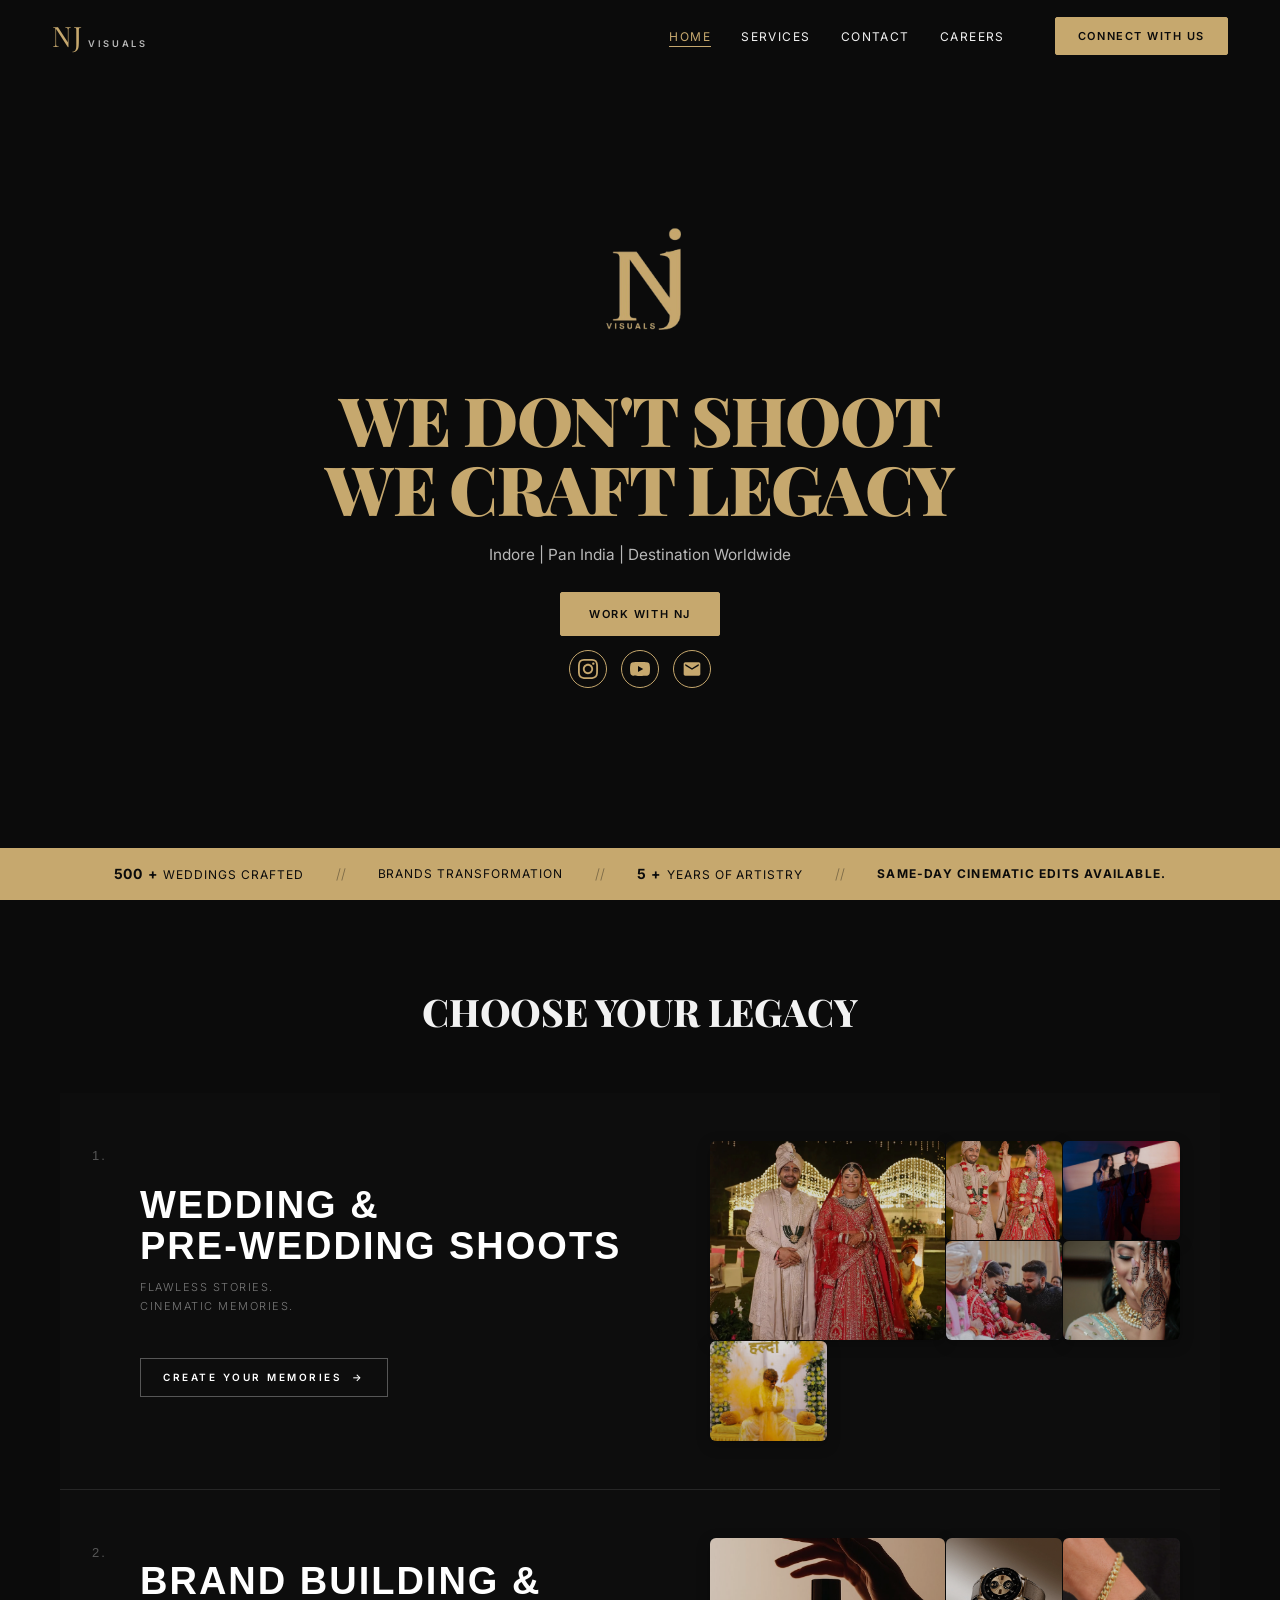
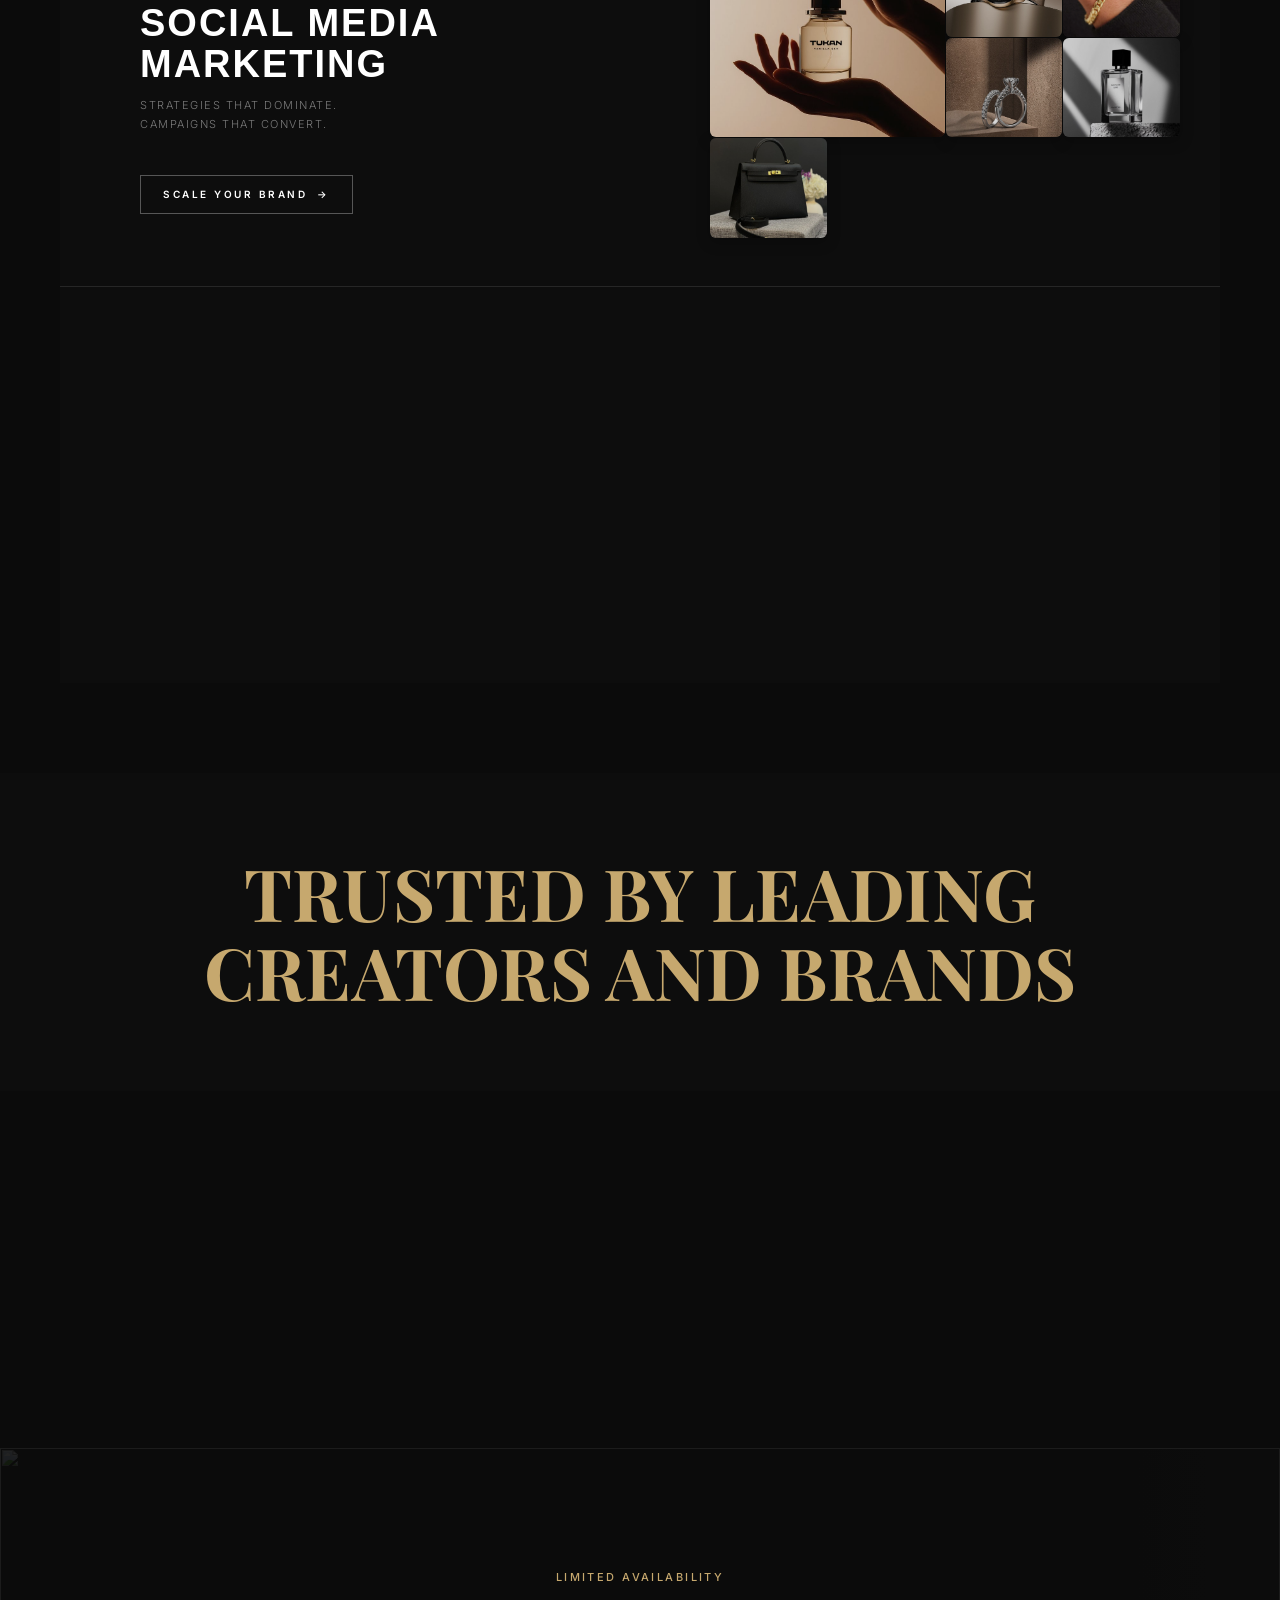
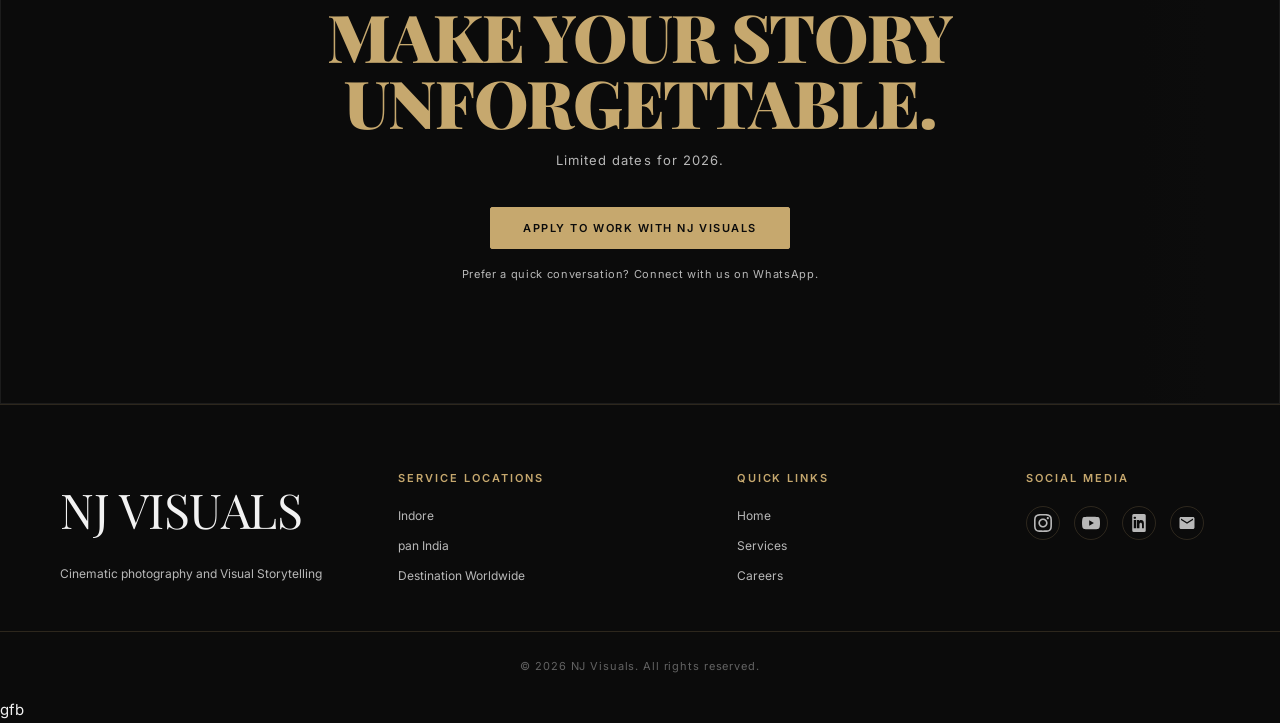
==== index.html @ e08a10e3 "Add files via upload" ====
<!DOCTYPE html>
<html lang="en">
<head>
  <meta charset="UTF-8"/>
  <meta name="viewport" content="width=device-width, initial-scale=1.0"/>
  <title>NJ Visuals | Wedding Photographer in Indore | Cinematic Films</title>

<meta name="description" content="NJ Visuals is a premium wedding photography and cinematic videography studio in Indore. We create luxury wedding films, brand shoots and visual storytelling content.">

<meta name="keywords" content="wedding photographer Indore, cinematic wedding video Indore, pre wedding shoot Indore, NJ Visuals">

<meta name="author" content="NJ Visuals">

<meta name="robots" content="index, follow">

<!-- Open Graph (for sharing) -->
<meta property="og:title" content="NJ Visuals — Premium Visual Storytelling">
<meta property="og:description" content="Luxury wedding photography and cinematic films in Indore.">
<meta property="og:type" content="website">
<!-- <meta property="og:url" content="https://your-domain.com"> -->
<!-- <meta property="og:image" content="https://your-domain.com/assets/images/preview.jpg"> -->
  <link rel="preconnect" href="https://fonts.googleapis.com"/>
  <link rel="preconnect" href="https://fonts.gstatic.com" crossorigin/>
  <link rel="canonical" href ="https://your-domain.com"/>
  <link href="https://fonts.googleapis.com/css2?family=Playfair+Display:ital,wght@0,400;0,600;0,700;0,800;0,900;1,400&family=Inter:wght@300;400;500;600&display=swap" rel="stylesheet"/>
  <link rel="stylesheet" href="style.css"/>
</head>
<body>

  <!-- ================================================
       LOADER — Premium pulse animation
  ================================================ -->
  <div id="loader" class="loader">
    <div class="loader-container">
      <img src="images/logo.png" alt="Loading..." class="loader-logo" />
    </div>
  </div>

  <!-- ================================================
       NAVBAR
  ================================================ -->
  <nav class="navbar" id="navbar">
    <a href="#home" class="nav-logo">
      <span class="logo-nj">NJ</span><span class="logo-tag">VISUALS</span>
    </a>
    <ul class="nav-links">
      <li><a href="#home"      class="nav-link active">Home</a></li>
      <li><a href="#method"    class="nav-link">Services</a></li>
      <li><a href="#contact"   class="nav-link">Contact</a></li>
      <li><a href="careers.html" class="nav-link">Careers</a></li>
    </ul>
    <a href="#contact" class="btn-nav-cta">Connect with Us</a>
    <button class="hamburger" id="hamburger" aria-label="Toggle menu" aria-expanded="false">
      <span></span><span></span><span></span>
    </button>
  </nav>

  <!-- Mobile drawer -->
  <div class="mobile-nav" id="mobileNav">
    <ul>
      <li><a href="#home"      class="nav-link">Home</a></li>
      <li><a href="#method"    class="nav-link">Services</a></li>
      <li><a href="#contact"   class="nav-link">Contact</a></li>
      <li><a href="careers.html" class="nav-link">Careers</a></li>
    </ul>
    <a href="#contact" class="btn-primary">Connect with Us</a>
  </div>


  <!-- ================================================
       HERO — Single image background with overlay
  ================================================ -->
  <section class="hero" id="home">

    <!-- BACKGROUND IMAGE -->
    <div class="hero-bg">
      <video autoplay muted loop class="hero-img-bg">
        <source src="images/19610.mp4" type="video/mp4">
      </video>
      <div class="hero-overlay"></div>
    </div>
    
    <h1 style="display:none;">
      Wedding Photographer in Indore | Cinematic Wedding Films | NJ Visuals
    </h1>

    <!-- Hero text centered in section -->
    <div class="hero-content">
      <img src="images/logo.png" alt="NJ Visuals Logo" class="hero-logo" />
      <h1 class="hero-title">WE DON'T SHOOT<br> WE CRAFT LEGACY</h1>
      <p class="hero-tagline">Indore | Pan India | Destination Worldwide </p>
      <div class="hero-btns">
        <a href="#contact" class="btn-hero-primary">Work with NJ</a>
      </div>
      <div class="hero-socials">
        <a href="https://www.instagram.com/njvisualstudio?igsh=MTd2dzh4eDl2NDM3dQ==" target="_blank" rel="noopener" aria-label="Instagram">
          <svg viewBox="0 0 24 24" fill="currentColor" width="20" height="20"><path d="M12 2.163c3.204 0 3.584.012 4.85.07 3.252.148 4.771 1.691 4.919 4.919.058 1.265.069 1.645.069 4.849 0 3.205-.012 3.584-.069 4.849-.149 3.225-1.664 4.771-4.919 4.919-1.266.058-1.644.07-4.85.07-3.204 0-3.584-.012-4.849-.07-3.26-.149-4.771-1.699-4.919-4.92-.058-1.265-.07-1.644-.07-4.849 0-3.204.013-3.583.07-4.849.149-3.227 1.664-4.771 4.919-4.919 1.266-.057 1.645-.069 4.849-.069zm0-2.163c-3.259 0-3.667.014-4.947.072-4.358.2-6.78 2.618-6.98 6.98-.059 1.281-.073 1.689-.073 4.948 0 3.259.014 3.668.072 4.948.2 4.358 2.618 6.78 6.98 6.98 1.281.058 1.689.072 4.948.072 3.259 0 3.668-.014 4.948-.072 4.354-.2 6.782-2.618 6.979-6.98.059-1.28.073-1.689.073-4.948 0-3.259-.014-3.667-.072-4.947-.196-4.354-2.617-6.78-6.979-6.98-1.281-.059-1.69-.073-4.949-.073zm0 5.838c-3.403 0-6.162 2.759-6.162 6.162s2.759 6.163 6.162 6.163 6.162-2.759 6.162-6.163c0-3.403-2.759-6.162-6.162-6.162zm0 10.162c-2.209 0-4-1.79-4-4 0-2.209 1.791-4 4-4s4 1.791 4 4c0 2.21-1.791 4-4 4zm6.406-11.845c-.796 0-1.441.645-1.441 1.44s.645 1.44 1.441 1.44c.795 0 1.439-.645 1.439-1.44s-.644-1.44-1.439-1.44z"/></svg>
        </a>
        <a href="https://www.youtube.com/@njvishualstudio" target="_blank" rel="noopener" aria-label="YouTube">
          <svg viewBox="0 0 24 24" fill="currentColor" width="20" height="20"><path d="M23.495 6.205a3.007 3.007 0 0 0-2.088-2.088c-1.87-.501-9.396-.501-9.396-.501s-7.507-.01-9.396.501A3.007 3.007 0 0 0 .527 6.205a31.247 31.247 0 0 0-.522 5.805 31.247 31.247 0 0 0 .522 5.783 3.007 3.007 0 0 0 2.088 2.088c1.868.502 9.396.502 9.396.502s7.506 0 9.396-.502a3.007 3.007 0 0 0 2.088-2.088 31.247 31.247 0 0 0 .5-5.783 31.247 31.247 0 0 0-.5-5.805zM9.609 15.601V8.408l6.264 3.602z"/></svg>
        </a>
        <a href="https://mail.google.com/mail/?view=cm&fs=1&to=hello.njvisuals@gmail.com" target="_blank" rel="noopener" aria-label="Email">
          <svg viewBox="0 0 24 24" fill="currentColor" width="20" height="20"><path d="M20 4H4c-1.1 0-1.99.9-1.99 2L2 18c0 1.1.9 2 2 2h16c1.1 0 2-.9 2-2V6c0-1.1-.9-2-2-2zm0 4l-8 5-8-5V6l8 5 8-5v2z"/></svg>
        </a>
      </div>
    </div>

    <!-- STATS BAR — full-width gold bar below both panels -->
    <div class="hero-stats">
      <span class="stats-item">
        <strong class="stats-num" data-target="500">0</strong><strong>+</strong>
        <span>WEDDINGS CRAFTED</span>
      </span>
      <span class="stats-sep">//</span>
      <span class="stats-item">
        <!-- <strong class="stats-num" data-target="">0</strong><strong>+</strong> -->
        <span>BRANDS TRANSFORMATION</span>
      </span>
      <span class="stats-sep">//</span>
      <span class="stats-item">
        <strong class="stats-num" data-target="5">0</strong><strong>+</strong>
        <span>YEARS OF ARTISTRY</span>
      </span>
      <span class="stats-sep">//</span>
      <span class="stats-highlight">Same-Day Cinematic Edits available.</span>
    </div>

  </section>

  
  <!-- NEW SECTION: animated “Why NJ Visuals” lines 
  <section class="why-nj-section" id="method">
    <div class="why-nj-wrap">
      <div id="whyRotator" class="why-rotator" aria-live="polite" role="status"></div>
    </div>
  </section>
-->
  <!-- ================================================
       CHOOSE YOUR LEGACY — Light section, 3 cards
  ================================================ -->
  <section class="legacy-section" id="legacy">
    <div class="legacy-wrap">

      <h2 class="legacy-heading reveal">CHOOSE YOUR LEGACY</h2>

<!-- ================================================
     SERVICES — Dark section, 3 rows (image-style layout)
================================================ -->
<section class="services-section" id="method">
  <div class="services-wrap">
     
    <!-- 2. Weddings -->
    <article class="service-row reveal reveal-delay-1">
      <span class="service-num">1.</span>
      <div class="service-content">
        <div>
          <h3 class="service-title">WEDDING &amp;<br>PRE-WEDDING SHOOTS</h3>
          <p class="service-desc">Flawless stories.<br>Cinematic memories.</p>
          <!--<div class="service-icons">
            <div class="service-icon"></div>
            <div class="service-icon"></div>
            <div class="service-icon"></div>
          </div>-->
        </div>
        <a href="#contact" class="service-cta">Create Your Memories <span class="arrow">→</span></a>
      </div>
      <div class="service-photos">
        <div class="photo-slot"><img src="images/legacy-weddings.jpg" alt="Wedding highlight"/></div>
        <div class="photo-slot"><img src="images/hero-wedding.jpg" alt="Couple portrait"/></div>
        <div class="photo-slot"><img src="images/port-wedding2.jpg" alt="Ceremony"/></div>
        <div class="photo-slot"><img src="images/bidaai.jpg" alt="Bidaai moment"/></div>
        <div class="photo-slot"><img src="images/Mehndi.jpg" alt="Mehndi glow"/></div>
        <div class="photo-slot"><img src="images/haldi.jpg" alt="Haldi colors"/></div>
      </div>
    </article>
    
    
    <!-- 2. Brands -->
    <article class="service-row reveal">
      <span class="service-num">2.</span>
      <div class="service-content">
        <div>
          <h3 class="service-title">BRAND BUILDING &amp;<br>SOCIAL MEDIA MARKETING</h3>
          <p class="service-desc">Strategies that dominate.<br>Campaigns that convert.</p>
          <!--<div class="service-icons">
            <div class="service-icon"></div>
            <div class="service-icon"></div>
            <div class="service-icon"></div>
          </div>-->
        </div>
        <a href="#contact" class="service-cta">Scale Your Brand <span class="arrow">→</span></a>
      </div>
      <div class="service-photos">
        <div class="photo-slot"><img src="images/brand2.jpg" alt="Brand shoot"/></div>
        <div class="photo-slot"><img src="images/brand4.jpg" alt="Brand imagery"/></div>
        <div class="photo-slot"><img src="images/brand5.jpg" alt="Brand story"/></div>
        <div class="photo-slot"><img src="images/brand6.jpg" alt="Social campaign"/></div>
        <div class="photo-slot"><img src="images/brand3.jpg" alt="Creative content"/></div>
        <div class="photo-slot"><img src="images/brand7.jpg" alt="Lifestyle branding"/></div>
      </div>
    </article>


    <!-- 3. Creators -->
    <article class="service-row reveal reveal-delay-2">
      <span class="service-num">3.</span>
      <div class="service-content">
        <div>
          <h3 class="service-title">CREATOR SHOOT &amp;<br>PERSONAL BRAND BUILDING</h3>
          <p class="service-desc">Short form. Big impact.<br>Impossible to ignore.</p>
          <!--<div class="service-icons">
            <div class="service-icon"></div>
            <div class="service-icon"></div>
            <div class="service-icon"></div>
          </div>-->
        </div>
        <a href="#contact" class="service-cta">Start Creating <span class="arrow">→</span></a>
      </div>
      <div class="service-photos">
        <div class="photo-slot"><img src="images/creator4.jpeg" alt="Creator branding"/></div>
        <div class="photo-slot"><img src="images/creator5.jpeg" alt="Influencer shoot"/></div>
        <div class="photo-slot"><img src="images/creator6.jpeg" alt="Short-form film"/></div>
        <div class="photo-slot"><img src="images/creator2.jpeg" alt="Personal brand"/></div>
        <div class="photo-slot"><img src="images/legacy-creators.jpg" alt="Creator content"/></div>
        <div class="photo-slot"><img src="images/creator1.jpeg" alt="Social rollout"/></div>
      </div>
    </article>

  </div>
</section>
    </div>
  </section>

  <!-- NEW SECTION: trusted by first -->
  <section class="trusted-section" id="trusted">
    <div class="trusted-wrap">
      <h2>Trusted by leading creators and brands</h2>
    </div>
  </section>


  <!-- ================================================
       PORTFOLIO — Dark, filter tabs + masonry grid
  ================================================ -->
  <!-- <section class="portfolio-section" id="portfolio">
    <div class="portfolio-wrap">
      Filter tabs: ALL / WEDDINGS / COMMERCIAL / SHORT-FORM
      <div class="port-filters reveal" role="tablist">
        <button class="port-filter active" data-filter="all"        role="tab" aria-selected="true">ALL</button>
        <span class="port-filter-sep">/</span>
        <button class="port-filter"        data-filter="weddings"   role="tab" aria-selected="false">WEDDINGS</button>
        <span class="port-filter-sep">/</span>
        <button class="port-filter"        data-filter="commercial" role="tab" aria-selected="false">COMMERCIAL</button>
        <span class="port-filter-sep">/</span>
        <button class="port-filter"        data-filter="shortform"  role="tab" aria-selected="false">SHORT-FORM</button>
      </div>

      Masonry grid — exact layout from design 
      <div class="port-grid" id="portGrid">

        # Col 1: one tall item spanning full height 
        <div class="port-item port-tall" data-cat="weddings">
          <img src="images/port-w1.jpg" alt="Wedding Story" loading="lazy"/>
          <div class="port-overlay">
            <div class="port-info">
              <h4>Wedding Story — X Day Royal</h4>
              <p>Wedding Cosamente + Novr Day Cinematic Teaser Delivered.</p>
            </div>
          </div>
        </div>

        #Col 2 top: one item 
        <div class="port-item" data-cat="weddings">
          <img src="images/port-w2.jpg" alt="Wedding Couple" loading="lazy"/>
          <div class="port-overlay">
            <div class="port-info">
              <h4>Wedding Story</h4>
              <p>3 Day Royal Heritage Documented.</p>
            </div>
          </div>
        </div>

        #Col 3 top: Creator item with label
        <div class="port-item port-has-label" data-cat="shortform">
          <img src="images/port-c1.jpg" alt="Creator Campaign" loading="lazy"/>
          <div class="port-overlay">
            <div class="port-info">
              <p class="port-label-tag">Creator — Sugineered for Nmndy. Their Reach Campaign.</p>
            </div>
          </div>
        </div>

        Col 2 mid: Brand item
        <div class="port-item" data-cat="commercial">
          <img src="images/port-b1.jpg" alt="Brand Ekoot" loading="lazy"/>
          <div class="port-overlay">
            <div class="port-info">
              <h4>Brand Ekoot — Visual Identity</h4>
              <p>For a 10Cr+ Startup — 5x Engagement in 30 Days.</p>
            </div>
          </div>
        </div>

        Col 3 mid: Creator
        <div class="port-item" data-cat="shortform">
          <img src="images/port-c2.jpg" alt="Creator Reel" loading="lazy"/>
          <div class="port-overlay">
            <div class="port-info">
              <h4>Creator — Engineered for Vnality</h4>
              <p>1M+ Heel Reach Campaign.</p>
            </div>
          </div>
        </div>

        #Col 2 bottom: Wedding couple
        <div class="port-item" data-cat="weddings">
          <img src="images/port-w3.jpg" alt="Wedding Pre-shoot" loading="lazy"/>
          <div class="port-overlay">
            <div class="port-info">
              <h4>Wedding Story — 3 Day Royal Heritage</h4>
              <p>Documented.</p>
            </div>
          </div>
        </div>

        # Col 3 bottom: Creator organic
        <div class="port-item" data-cat="shortform">
          <img src="images/port-c3.jpg" alt="Creator Organic" loading="lazy"/>
          <div class="port-overlay">
            <div class="port-info">
              <h4>Creator — Engineered for 1M+ Organic Reach</h4>
              <p>Short-Form Virality Campaign.</p>
            </div>
          </div>
        </div>

      </div>
    </div>
  </section>
-->

  <!-- ================================================
       VIDEO TESTIMONIALS + NJ METHOD — Dark section
  ================================================ -->
  <section class="reviews-section" id="reviews">
    <div class="reviews-wrap">

      <!-- Row: circular video thumbnails -->
      <!-- <div class="vt-row reveal">
        <button class="vt-thumb" aria-label="Play testimonial 1" data-video="">
          <img src="images/vt-1.jpg" alt="Testimonial"/>
          <span class="vt-play-icon">
            <svg viewBox="0 0 24 24" fill="currentColor" width="20" height="20"><path d="M8 5v14l11-7z"/></svg>
          </span>
        </button>
        <button class="vt-thumb" aria-label="Play testimonial 2" data-video="">
          <img src="images/vt-2.jpg" alt="Testimonial"/>
          <span class="vt-play-icon">
            <svg viewBox="0 0 24 24" fill="currentColor" width="20" height="20"><path d="M8 5v14l11-7z"/></svg>
          </span>
        </button>
        <button class="vt-thumb" aria-label="Play testimonial 3" data-video="">
          <img src="images/vt-3.jpg" alt="Testimonial"/>
          <span class="vt-play-icon">
            <svg viewBox="0 0 24 24" fill="currentColor" width="20" height="20"><path d="M8 5v14l11-7z"/></svg>
          </span>
        </button>
        <button class="vt-thumb vt-large" aria-label="Play testimonial 4" data-video="">
          <img src="images/vt-4.jpg" alt="Testimonial"/>
          <span class="vt-play-icon">
            <svg viewBox="0 0 24 24" fill="currentColor" width="20" height="20"><path d="M8 5v14l11-7z"/></svg>
          </span>
        </button>
        <button class="vt-thumb" aria-label="Play testimonial 5" data-video="">
          <img src="images/vt-5.jpg" alt="Testimonial"/>
          <span class="vt-play-icon">
            <svg viewBox="0 0 24 24" fill="currentColor" width="20" height="20"><path d="M8 5v14l11-7z"/></svg>
          </span>
        </button>
      </div>-->

      <!-- Two column: quote left / NJ Method right -->
      <div class="reviews-cols">

        <!-- LEFT: Hindi quote + headline + review -->
        <div class="reviews-left reveal">
          <p class="hindi-quote">"Haldi की मस्ती से Bidaai के आँसू Tak"</p>
          <h2 class="reviews-headline">
            WE DON'T SHOOT.<br>WE CRAFT LEGACY.
          </h2>
          <blockquote class="reviews-quote">
            "Not for everyone.
Only for those who refuse ordinary."
          </blockquote>
        </div>

        <!-- RIGHT: NJ Method -->
        <div class="reviews-right reveal reveal-delay-2">
          <p class="method-label">
            <strong>The NJ Method</strong> — Preceded by Strategy, Documented with Intention.
          </p>
          <div class="method-row">
            <div class="method-step">
              <span class="method-step-title">UNDERSTAND</span>
              <span class="method-step-desc">analysing your story.</span>
            </div>
            <div class="method-step">
              <span class="method-step-title">STRATEGIZE</span>
              <span class="method-step-desc">planning cinematic vision.</span>
            </div>
            <div class="method-step">
              <span class="method-step-title">EXECUTE</span>
              <span class="method-step-desc">capturing moments.</span>
            </div>
            <div class="method-step">
              <span class="method-step-title">DELIVER</span>
              <span class="method-step-desc">documenting legacy.</span>
            </div>
          </div>
        </div>

      </div>
    </div>
  </section>


  <!-- ================================================
       CTA BANNER — Dark image, gold headline
  ================================================ -->
  <section class="cta-section" id="contact">
    <div class="cta-bg">
      <img src="images/cta-bg.jpg" alt="" loading="lazy"/>
      <div class="cta-overlay"></div>
    </div>
    <div class="cta-content reveal">
      <p class="cta-eyebrow">Limited Availability</p>
      <h2 class="cta-headline">
        MAKE YOUR STORY<br>UNFORGETTABLE.
      </h2>
      <p class="cta-sub">Limited dates for 2026.</p>
      <button id="openBookingModal" class="btn-cta">
        Apply to Work with NJ Visuals
      </button>
      <p class="cta-note">Prefer a quick conversation? Connect with us on WhatsApp.</p>
    </div>
  </section>


  <!-- Booking Modal -->
  <div class="booking-modal" id="bookingModal" hidden>
    <div class="booking-modal-bg" id="bookingModalBg" aria-label="Close booking modal"></div>
    <div class="booking-modal-box" role="dialog" aria-modal="true" aria-labelledby="bookingModalTitle">
      <button class="booking-modal-close" id="bookingModalClose" aria-label="Close">✕</button>
      <div class="booking-modal-content">
        <h2 id="bookingModalTitle">Work with NJ Visuals</h2>
        <p class="booking-modal-subtitle">Fast connect via WhatsApp or send a quick booking request.</p>

        <button type="button" class="booking-whatsapp-btn" id="bookingWhatsappBtn">
          Chat on WhatsApp
        </button>

        <div class="booking-divider"><span>OR</span></div>

        <form id="bookingForm" class="booking-form" novalidate>
          <div class="booking-field">
            <label for="bookName">Name *</label>
            <input id="bookName" name="name" type="text" required placeholder="Your Name" />
          </div>
          <div class="booking-field">
            <label for="bookPhone">Phone *</label>
            <input id="bookPhone" name="phone" type="tel" required placeholder="+91 12345 67890" />
          </div>
          <div class="booking-field">
            <label for="bookService">Service</label>
            <select id="bookService" name="service">
              <option value="Wedding">Wedding</option>
              <option value="Brand">Brand</option>
              <option value="Creator">Creator</option>
            </select>
          </div>
          <div class="booking-field">
            <label for="bookEventDate">Event Date</label>
            <input id="bookEventDate" name="eventDate" type="date" />
          </div>
          <div class="booking-field">
            <label for="bookBudget">Budget</label>
            <select id="bookBudget" name="budget">
              <option value="30k–50k">30k–50k</option>
              <option value="50k–1L">50k–1L</option>
              <option value="1L+">1L+</option>
            </select>
          </div>
          <div class="booking-field">
            <label for="bookMessage">Message (optional)</label>
            <textarea id="bookMessage" name="message" rows="4" placeholder="Anything else we should know?"></textarea>
          </div>

          <div id="bookingFeedback" class="booking-feedback" aria-live="polite"></div>

          <button type="submit" class="booking-submit-btn">Submit Request</button>
        </form>
      </div>
    </div>
  </div>
  
  <section style="display:none;">
  <h2>Premium Wedding Photographer in Indore</h2>

  <p>
    NJ Visuals is a leading wedding photography and cinematic videography studio in Indore.
    We specialize in capturing luxury weddings, pre-wedding shoots, and emotional storytelling
    through high-end visuals.
  </p>

  <p>
    Our team focuses on creating timeless memories with cinematic films, creative direction,
    and premium editing. Whether it is a grand wedding, intimate ceremony, or brand shoot,
    we deliver visuals that reflect emotion, status, and elegance.
  </p>

  <p>
    Based in Indore, we also offer destination wedding shoots across India.
  </p>
</section>

  <!-- ================================================
       FOOTER
  ================================================ -->
  <footer class="footer" id="footer">
    <div class="footer-inner">

      <!-- Brand -->
      <div class="footer-brand">
        <div class="footer-logo">NJ VISUALS</div>
        <p class="footer-tagline">
          Cinematic photography and  Visual Storytelling
        </p>
      </div>

      <!-- Service Locations -->
      <div class="footer-col">
        <h4 class="footer-h">Service Locations</h4>
        <ul class="footer-list">
          <li>Indore</li>
          <li>pan India</li>
          <li>Destination Worldwide</li>
        </ul>
      </div>

      <!-- Quick Links -->
      <div class="footer-col">
        <h4 class="footer-h">Quick Links</h4>
        <ul class="footer-list">
          <li><a href="#home">Home</a></li>
          <li><a href="#method">Services</a></li>
          <li><a href="Careers.html">Careers</a></li>
        </ul>
      </div>

      <!-- Social -->
      <div class="footer-col">
        <h4 class="footer-h">Social Media</h4>
        <div class="footer-socials">
          <a href="https://www.instagram.com/njvisualstudio?igsh=MTd2dzh4eDl2NDM3dQ==" aria-label="Instagram" target="_blank" rel="noopener noreferrer">
            <svg viewBox="0 0 24 24" fill="currentColor" width="18" height="18"><path d="M12 2.163c3.204 0 3.584.012 4.85.07 3.252.148 4.771 1.691 4.919 4.919.058 1.265.069 1.645.069 4.849 0 3.205-.012 3.584-.069 4.849-.149 3.225-1.664 4.771-4.919 4.919-1.266.058-1.644.07-4.85.07-3.204 0-3.584-.012-4.849-.07-3.26-.149-4.771-1.699-4.919-4.92-.058-1.265-.07-1.644-.07-4.849 0-3.204.013-3.583.07-4.849.149-3.227 1.664-4.771 4.919-4.919 1.266-.057 1.645-.069 4.849-.069zm0-2.163c-3.259 0-3.667.014-4.947.072-4.358.2-6.78 2.618-6.98 6.98-.059 1.281-.073 1.689-.073 4.948 0 3.259.014 3.668.072 4.948.2 4.358 2.618 6.78 6.98 6.98 1.281.058 1.689.072 4.948.072 3.259 0 3.668-.014 4.948-.072 4.354-.2 6.782-2.618 6.979-6.98.059-1.28.073-1.689.073-4.948 0-3.259-.014-3.667-.072-4.947-.196-4.354-2.617-6.78-6.979-6.98-1.281-.059-1.69-.073-4.949-.073zm0 5.838c-3.403 0-6.162 2.759-6.162 6.162s2.759 6.163 6.162 6.163 6.162-2.759 6.162-6.163c0-3.403-2.759-6.162-6.162-6.162zm0 10.162c-2.209 0-4-1.79-4-4 0-2.209 1.791-4 4-4s4 1.791 4 4c0 2.21-1.791 4-4 4zm6.406-11.845c-.796 0-1.441.645-1.441 1.44s.645 1.44 1.441 1.44c.795 0 1.439-.645 1.439-1.44s-.644-1.44-1.439-1.44z"/></svg>
          </a>
          <a href="https://www.youtube.com/@njvishualstudio" aria-label="YouTube" target="_blank" rel="noopener noreferrer">
            <svg viewBox="0 0 24 24" fill="currentColor" width="18" height="18"><path d="M23.495 6.205a3.007 3.007 0 0 0-2.088-2.088c-1.87-.501-9.396-.501-9.396-.501s-7.507-.01-9.396.501A3.007 3.007 0 0 0 .527 6.205a31.247 31.247 0 0 0-.522 5.805 31.247 31.247 0 0 0 .522 5.783 3.007 3.007 0 0 0 2.088 2.088c1.868.502 9.396.502 9.396.502s7.506 0 9.396-.502a3.007 3.007 0 0 0 2.088-2.088 31.247 31.247 0 0 0 .5-5.783 31.247 31.247 0 0 0-.5-5.805zM9.609 15.601V8.408l6.264 3.602z"/></svg>
          </a>
          <a href="#" aria-label="linkedin">
            <svg viewBox="0 0 24 24" fill="currentColor" width="18" height="18"><path d = "M19 0H5a2 2 0 0 0-2 2v20a2 2 0 0 0 2 2h14a2 2 0 0 0 2-2V2a2 2 0 0 0-2-2zM8 19H5V8h3v11zM6.5 6.7c-1 0-1.8-.7-1.8-1.6 0-.9.8-1.6 1.8-1.6.9 0 1.6.7 1.6 1.6 0 .9-.7 1.6-1.6 1.6zM19 19h-3v-5.3c0-1.3-.6-2.1-1.7-2.1-1 0-1.7.8-1.7 2v5.4H9V8h3v1.4c.4-.7 1.3-1.5 2.8-1.5 2.1 0 3.7 1.4 3.7 4.3V19z"/></svg>
          </a>
          <a href="https://mail.google.com/mail/?view=cm&fs=1&to=hello.njvisuals@gmail.com" aria-label="Email" target="_blank" rel="noopener noreferrer">
            <svg viewBox="0 0 24 24" fill="currentColor" width="18" height="18"><path d="M20 4H4c-1.1 0-1.99.9-1.99 2L2 18c0 1.1.9 2 2 2h16c1.1 0 2-.9 2-2V6c0-1.1-.9-2-2-2zm0 4l-8 5-8-5V6l8 5 8-5v2z" fill="currentColor"/></svg>
          </a>
        </div>
      </div>

    </div>

    <div class="footer-bottom">
      <span class="footer-copy">© <span id="footerYear"></span> NJ Visuals. All rights reserved.</span>
    </div>
  </footer>


  <!-- Image Lightbox Modal -->
  <div class="image-modal" id="imageModal" hidden>
    <div class="image-modal-bg" id="imageModalBg" aria-label="Close image preview"></div>
    <div class="image-modal-box" role="dialog" aria-modal="true" aria-label="Image preview">
      <button class="image-modal-close" id="imageModalClose" aria-label="Close preview">✕</button>
      <img class="image-modal-img" id="imageModalImg" src="" alt="" />
    </div>
  </div>

  <!-- Video Modal -->
  <div class="v-modal" id="vModal" hidden>
    <div class="v-modal-bg" id="vModalBg"></div>
    <div class="v-modal-box">
      <button class="v-modal-close" id="vModalClose" aria-label="Close">
        <svg viewBox="0 0 24 24" fill="none" stroke="currentColor" stroke-width="2" width="22" height="22">
          <line x1="18" y1="6" x2="6" y2="18"/><line x1="6" y1="6" x2="18" y2="18"/>
        </svg>
      </button>
      <div class="v-modal-body" id="vModalBody"></div>
    </div>
  </div>


  <script type="application/ld+json">
{
  "@context": "https://schema.org",
  "@type": "LocalBusiness",
  "name": "NJ Visuals",
  "image": "https://your-domain.com/assets/images/preview.jpg",
  "address": {
    "@type": "PostalAddress",
    "addressLocality": "Indore",
    "addressCountry": "India"
  },
  "url": "https://your-domain.com",  
  "telephone": "+91-8435560026",
  "sameAs": [
    "https://instagram.com/@njvisuals",
    "https://youtube.com/@njvisuals",
    "https://facebook.com/njvisuals"

  ]
}
</script>

  <script src="backend.js"></script>
</body>
</html> gfb
---- style.css ----
/* ============================================================
   NJ VISUALS — style.css  |  Exact design replica
   ============================================================ */

@import url('https://fonts.googleapis.com/css2?family=Playfair+Display:ital,wght@0,400;0,600;0,700;0,800;0,900;1,400&family=Inter:wght@300;400;500;600&display=swap');

/* ── Variables ── */
:root {
  --bg:         #0B0B0B;
  --bg2:        #151515;
  --bg3:        #111111;
  --light:      #F5F0E8;   /* legacy section bg */
  --text:       #F2F2F2;
  --text-dim:   #B8B8B8;
  --text-dark:  #1a1a1a;   /* text on light bg */
  --gold:       #C6A86E;
  --gold-h:     #D8BB82;
  --gold-dim:   rgba(198,168,110,.20);
  --border:     rgba(198,168,110,.18);

  --fh:  'Playfair Display', Georgia, serif;
  --fb:  'Inter', system-ui, sans-serif;

  --nav-h: 72px;
  --r:     2px;
  --ease:  .38s cubic-bezier(.25,.46,.45,.94);
  --mw:    1300px;
}

/* ── Reset ── */
*,*::before,*::after{box-sizing:border-box;margin:0;padding:0}
html{scroll-behavior:smooth}
body{background:var(--bg);color:var(--text);font-family:var(--fb);font-size:15px;font-weight:400;line-height:1.7;overflow-x:hidden;-webkit-font-smoothing:antialiased}
img{display:block;width:100%;height:100%;object-fit:cover}
a{color:inherit;text-decoration:none}
ul{list-style:none}
button{cursor:pointer;border:none;background:none;font-family:inherit;color:inherit}

/* ── Scroll reveal ── */
.reveal{opacity:0;transform:translateY(28px);transition:opacity .7s ease,transform .7s ease}
.reveal.visible{opacity:1;transform:translateY(0)}
.reveal-delay-1{transition-delay:.1s}
.reveal-delay-2{transition-delay:.2s}
.reveal-delay-3{transition-delay:.3s}

@keyframes fadeUp{from{opacity:0;transform:translateY(28px)}to{opacity:1;transform:translateY(0)}}

/* ============================================================
   LOADER — Premium pulse animation (mobile-safe)
   ============================================================ */
.loader{
  position:fixed;top:0;left:0;right:0;bottom:0;
  z-index:9999;
  background:var(--bg);
  display:flex;justify-content:center;align-items:center;
  transition:opacity .5s ease,visibility .5s ease;
  opacity:1;visibility:visible;
}
.loader.hidden{opacity:0;visibility:hidden;pointer-events:none}
.loader-container{width:100%;display:flex;justify-content:center;align-items:center;padding:20px}
.loader-logo{
  width:clamp(120px,25vw,200px);
  height:auto;
  max-width:90%;
  position:relative;
  animation:pulse 2s infinite ease-in-out;
}
@keyframes pulse{
  0%{opacity:0.5;transform:scale(0.98)}
  50%{opacity:1;transform:scale(1)}
  100%{opacity:0.5;transform:scale(0.98)}
}

/* ============================================================
   NAVBAR
   ============================================================ */
.navbar{
  position:fixed;top:0;left:0;right:0;z-index:1000;
  height:var(--nav-h);
  display:flex;align-items:center;
  padding:0 52px;gap:36px;
  background:transparent;
  transition:background .4s ease,box-shadow .4s ease;
}
.navbar.scrolled{background:var(--bg);box-shadow:0 1px 0 var(--border)}

.nav-logo{display:flex;align-items:baseline;gap:5px;flex-shrink:0}
.logo-nj{font-family:var(--fh);font-size:1.75rem;font: weight 1000;color:var(--gold);letter-spacing:.04em;line-height:2}
.logo-tag{font-family:var(--fb);font-size:.58rem;font-weight:600;letter-spacing:.28em;color:var(--text-dim);text-transform:uppercase;padding-bottom:2px}

.nav-links{display:flex;align-items:center;gap:30px;margin-left:auto}
.nav-link{font-family:var(--fb);font-size:12px;font-weight:400;letter-spacing:.12em;text-transform:uppercase;color:var(--text);position:relative;transition:color var(--ease)}
.nav-link::after{content:'';position:absolute;bottom:-3px;left:0;width:0;height:1px;background:var(--gold);transition:width var(--ease)}
.nav-link:hover,.nav-link.active{color:var(--gold)}
.nav-link:hover::after,.nav-link.active::after{width:100%}

.btn-nav-cta{
  margin-left:14px;padding:9px 22px;
  background:var(--gold);color:var(--bg);
  font-family:var(--fb);font-size:11px;font-weight:600;letter-spacing:.14em;text-transform:uppercase;
  border-radius:var(--r);border:1px solid var(--gold);
  transition:background var(--ease),transform var(--ease);
}
.btn-nav-cta:hover{background:var(--gold-h);transform:translateY(-1px)}

/* Hamburger */
.hamburger{display:none;flex-direction:column;gap:5px;margin-left:auto;padding:5px}
.hamburger span{display:block;width:22px;height:1.5px;background:var(--text);transition:transform .3s,opacity .3s}
.hamburger.open span:nth-child(1){transform:translateY(6.5px) rotate(45deg)}
.hamburger.open span:nth-child(2){opacity:0}
.hamburger.open span:nth-child(3){transform:translateY(-6.5px) rotate(-45deg)}

.mobile-nav{
  display:none;position:fixed;top:var(--nav-h);left:0;right:0;
  background:var(--bg);border-top:1px solid var(--border);
  padding:32px 36px 40px;z-index:999;
  flex-direction:column;gap:24px;
  opacity:0;transform:translateY(-6px);
  transition:opacity .3s,transform .3s;
}
.mobile-nav.open{display:flex;opacity:1;transform:translateY(0)}
.mobile-nav .nav-link{font-size:.9rem}
.mobile-nav .btn-primary{align-self:flex-start;margin-top:8px}

/* ============================================================
   BUTTONS (shared)
   ============================================================ */
.btn-primary{
  display:inline-block;padding:13px 32px;
  background:var(--gold);color:var(--bg);
  font-family:var(--fb);font-size:11px;font-weight:600;letter-spacing:.14em;text-transform:uppercase;
  border-radius:var(--r);border:1px solid var(--gold);
  transition:background var(--ease),transform var(--ease);
}
.btn-primary:hover{background:var(--gold-h);transform:translateY(-2px)}

/* ============================================================
   HERO — Split two-panel
   ============================================================ */
.hero{
  position:relative;
  display:grid;
  grid-template-columns:1fr;
  grid-template-rows:1fr auto;
  min-height:100svh;
  background:var(--bg);
}

/* BACKGROUND IMAGE */
.hero-bg{
  position:relative;
  grid-column:1;grid-row:1;
  overflow:hidden;
  min-height:calc(100svh - 56px); /* minus stats bar */
}
.hero-img-bg{width:100%;height:100%;object-fit:cover;object-position:center}
.hero-overlay{
  position:absolute;inset:0;
  background:linear-gradient(110deg,rgba(11,11,11,.88) 0%,rgba(11,11,11,.60) 55%,rgba(11,11,11,.20) 100%);
}

/* Hero text sits on top of background overlay */
.hero-content{
  position:absolute;inset:0;
  display:flex;flex-direction:column;justify-content:center;
  align-items:center;text-align:center;
  padding:var(--nav-h) 60px 80px 60px;
  z-index:2;
  animation:fadeUp .9s .15s both;
}
.hero-logo{margin-bottom:16px}
.hero-logo img{width:130px;height:auto;display:block;object-fit:contain}
.hero-title{
  font-family:var(--fh);
  font-size:clamp(36px,5.8vw,68px);
  font-weight:900;
  line-height:1.02;
  letter-spacing:-.02em;
  color:var(--gold);
  text-transform:uppercase;
  margin-bottom:20px;
}
.hero-tagline{
  font-family:var(--fb);
  font-size:clamp(13px,1.2vw,16px);
  font-weight:400;
  color:var(--text-dim);
  line-height:1.65;
  margin-bottom:24px;
}
.hero-logo{
  display:block;
  margin: 0%;
  max-width:180px;
  height:auto;
}
.hero-body{
  font-family:var(--fb);
  font-size:13px;font-weight:400;
  color:var(--text-dim);
  line-height:1.7;
  margin-bottom:36px;
  max-width:480px;
}
.hero-btns{display:flex;gap:18px;flex-wrap:wrap;justify-content:center}
.hero-socials{display:flex;gap:14px;margin:14px auto 0;justify-content:center}
.hero-socials a{display:inline-flex;align-items:center;justify-content:center;width:38px;height:38px;border:1px solid var(--gold);border-radius:999px;color:var(--gold);transition:transform var(--ease),color var(--ease),border-color var(--ease)}
.hero-socials a:hover{color:var(--bg);border-color:var(--gold);background:var(--gold);transform:translateY(-2px)}

/* Hero buttons — match design exactly */
.btn-hero-primary{
  display:inline-block;padding:12px 28px;
  background:var(--gold);color:var(--bg);
  font-family:var(--fb);font-size:11px;font-weight:600;
  letter-spacing:.14em;text-transform:uppercase;
  border-radius:var(--r);border:1px solid var(--gold);
  transition:background var(--ease),transform var(--ease);
}
.btn-hero-primary:hover{background:var(--gold-h);transform:translateY(-2px)}

.btn-hero-outline{
  display:inline-block;padding:12px 28px;
  background:transparent;color:var(--text);
  font-family:var(--fb);font-size:11px;font-weight:500;
  letter-spacing:.14em;text-transform:uppercase;
  border-radius:var(--r);border:1px solid rgba(242,242,242,.4);
  transition:border-color var(--ease),color var(--ease),transform var(--ease);
}
.btn-hero-outline:hover{border-color:var(--gold);color:var(--gold);transform:translateY(-2px)}

/* STATS BAR — full gold, full width */
.hero-stats{
  grid-column:1;grid-row:2;
  background:var(--gold);
  display:flex;align-items:center;justify-content:center;
  flex-wrap:wrap;gap:0;
  padding:14px 60px;
}
.stats-item{
  display:flex;align-items:baseline;gap:5px;
  padding:0 28px;
  font-family:var(--fb);
  font-size:12px;font-weight:400;
  color:var(--bg);
  letter-spacing:.08em;text-transform:uppercase;
  white-space:nowrap;
}
.stats-item strong{font-weight:700;font-size:14px;letter-spacing:.04em}
.stats-num{font-weight:700;font-size:14px}
.stats-sep{
  font-family:var(--fb);font-size:14px;font-weight:300;
  color:rgba(11,11,11,.4);
  padding:0 4px;
  flex-shrink:0;
}
.stats-highlight{
  font-family:var(--fb);font-size:12px;font-weight:700;
  color:var(--bg);letter-spacing:.1em;
  text-transform:uppercase;padding:0 28px;
  white-space:nowrap;
}

/* ============================================================
   CHOOSE YOUR LEGACY — Light background
   ============================================================ */
.legacy-section{
  background:var(--bg);
  padding:80px 60px 90px;
}
.legacy-wrap{max-width:var(--mw);margin:0 auto}

.legacy-heading{
  font-family:var(--fh);
  font-size:clamp(24px,3.2vw,38px);
  font-weight:800;
  color:var(--text);
  text-align:center;
  text-transform:uppercase;
  letter-spacing:-.01em;
  margin-bottom:48px;
}

.trusted-section {
  background: #0d0d0d;
  padding: 80px 20px;
  text-align: center;
}

.trusted-wrap h2 {
  font-family:var(--fh);
  color:var(--gold);
  font-size:clamp(34px, 6vw, 72px);
  line-height:1.1;
  letter-spacing:.004em;
  text-transform:uppercase;
  margin:0 auto;
  max-width:960px;
}

.why-nj-section {
  background: #0b0b0b;
  padding: 80px 20px 120px;
  text-align: center;
}

.why-nj-wrap {
  max-width: 960px;
  margin: 0 auto;
}

.why-rotator {
  position: relative;
  height: 96px;
  overflow: hidden;
  margin: 24px auto 0;
  width: min(100%, 920px);
}

.why-rotator-line {
  position: absolute;
  inset: 0;
  display: flex;
  align-items: center;
  justify-content: center;
  opacity: 0;
  transform: translateY(100%);
  transition: transform .45s ease, opacity .45s ease;
  font-family:var(--fh);
  font-size:clamp(24px, 6vw, 50px);
  line-height:1.1;
  color: var(--text);
  letter-spacing: 0.015em;
  text-transform: uppercase;
}

.why-rotator-line.visible {
  opacity: 1;
  transform: translateY(0);
}

.why-rotator-line.exit {
  opacity: 0;
  transform: translateY(-100%);
}

.services-section {
  background: #0d0d0d;
}

.services-wrap {
  max-width: 1200px;
  margin: 0 auto;
}

.service-row {
  display: flex;
  align-items: center;
  gap: 0;
  padding: 48px 40px 48px 32px;
  border-bottom: 1px solid rgba(255,255,255,0.1);
  position: relative;
  min-height: 220px;
}
.service-row:last-child { border-bottom: none; }

/* Number */
.service-num {
  font-family: 'Bebas Neue', sans-serif; /* or your display font */
  font-size: 13px;
  letter-spacing: 2px;
  color: rgba(255,255,255,0.3);
  min-width: 32px;
  align-self: flex-start;
  padding-top: 4px;
}

/* Text block */
.service-content {
  flex: 1;
  padding: 0 32px 0 16px;
  display: flex;
  flex-direction: column;
  justify-content: space-between;
  gap: 24px;
}

.service-title {
  font-family: 'Bebas Neue', sans-serif;
  font-size: clamp(22px, 3vw, 38px);
  color: #ffffff;
  letter-spacing: 2px;
  line-height: 1.1;
  margin: 0 0 10px;
}

.service-desc {
  font-size: 11px;
  font-weight: 300;
  color: rgba(255,255,255,0.45);
  letter-spacing: 1.5px;
  text-transform: uppercase;
  line-height: 1.7;
  margin: 0 0 18px;
}

.service-icons {
  display: flex;
  gap: 12px;
  margin-bottom: 0;
}

.service-icon {
  width: 30px;
  height: 30px;
  border: 1px solid rgba(255,255,255,0.2);
  border-radius: 50%;
  display: flex;
  align-items: center;
  justify-content: center;
}

.service-icon svg {
  width: 14px;
  height: 14px;
  stroke: rgba(255,255,255,0.45);
  fill: none;
  stroke-width: 1.5;
  stroke-linecap: round;
  stroke-linejoin: round;
}

/* CTA */
.service-cta {
  display: inline-flex;
  align-items: center;
  gap: 10px;
  border: 1px solid rgba(255,255,255,0.3);
  color: #fff;
  text-decoration: none;
  font-size: 10px;
  font-weight: 600;
  letter-spacing: 2.5px;
  text-transform: uppercase;
  padding: 10px 22px;
  align-self: flex-start;
  transition: background 0.3s, color 0.3s, border-color 0.3s;
}

.service-cta .arrow { transition: transform 0.3s; }
.service-cta:hover { background: #fff; color: #0d0d0d; border-color: #fff; }
.service-cta:hover .arrow { transform: translateX(5px); }

/* Photo mosaic */
.service-photos {
  width: 470px;
  flex-shrink: 0;
  display: grid;
  grid-template-columns: repeat(4, 2fr);
  grid-template-rows: repeat(3, 2fr);
  gap: 1px;
  height: 300px;
}

.photo-slot {
  border-radius: 6px;
  overflow: hidden;
  background: #1a1a1a;
  box-shadow: 0 4px 14px rgba(0,0,0,.25);
  transition: transform .35s ease, box-shadow .35s ease;
}

.photo-slot:first-child {
  grid-column: 1 / span 2;
  grid-row: 1 / span 2;
}

.photo-slot:hover { transform: translateY(-2px); box-shadow: 0 8px 20px rgba(0,0,0,.35); }

.photo-slot img {
  width: 100%;
  height: 100%;
  object-fit: cover;
  filter: brightness(0.85);
  transition: transform .6s ease;
}

.photo-slot:hover img { transform: scale(1.08); }

/* ============================================================
   PORTFOLIO — Dark, filter tabs + grid
   ============================================================ */
.portfolio-section{
  background:var(--bg2);
  padding:72px 60px 80px;
}
.portfolio-wrap{max-width:var(--mw);margin:0 auto}

/* Filter tabs */
.port-filters{
  display:flex;align-items:center;justify-content:center;
  gap:0;margin-bottom:36px;
}
.port-filter{
  font-family:var(--fb);font-size:12px;font-weight:500;
  letter-spacing:.16em;text-transform:uppercase;
  color:var(--text-dim);
  padding:8px 20px;
  position:relative;
  transition:color var(--ease);
}
.port-filter:hover{color:var(--text)}
.port-filter.active{color:var(--text);font-weight:600}
.port-filter-sep{
  font-family:var(--fb);font-size:13px;
  color:rgba(184,184,184,.35);
  pointer-events:none;user-select:none;
}

/* Grid — exact asymmetric layout from design:
   3 columns, left col tall, right 2 cols in 3 rows */
.port-grid{
  display:grid;
  grid-template-columns:1fr 1fr 1fr;
  grid-template-rows:260px 220px 220px;
  gap:8px;
}

/* Item 1 spans full left column height (rows 1-3) */
.port-item:nth-child(1){ grid-column:1; grid-row:1/4; }
/* Items 2-7 fill remaining 2 cols × 3 rows */
.port-item:nth-child(2){ grid-column:2; grid-row:1; }
.port-item:nth-child(3){ grid-column:3; grid-row:1; }
.port-item:nth-child(4){ grid-column:2; grid-row:2; }
.port-item:nth-child(5){ grid-column:3; grid-row:2; }
.port-item:nth-child(6){ grid-column:2; grid-row:3; }
.port-item:nth-child(7){ grid-column:3; grid-row:3; }

.port-item{
  position:relative;
  border-radius:var(--r);
  overflow:hidden;
  cursor:pointer;
  background:var(--bg3);
}
.port-item img{transition:transform .65s ease;width:100%;height:100%;object-fit:cover}
.port-item:hover img{transform:scale(1.07)}
.port-item::after{
  content:'';position:absolute;inset:0;
  background:linear-gradient(to top,rgba(11,11,11,.85) 0%,transparent 55%);
  transition:opacity var(--ease);
}
.port-item:hover::after{opacity:.7}

.port-overlay{
  position:absolute;bottom:0;left:0;right:0;
  z-index:2;padding:16px 16px 18px;
}
.port-info h4{
  font-family:var(--fh);font-size:.9rem;font-weight:600;
  color:var(--text);margin-bottom:4px;
}
.port-info p{
  font-family:var(--fb);font-size:11px;font-weight:400;
  color:var(--text-dim);line-height:1.5;
}
.port-label-tag{
  font-family:var(--fb);font-size:11px;font-weight:500;
  color:var(--text);background:rgba(11,11,11,.6);
  display:inline-block;padding:4px 8px;border-radius:2px;
  line-height:1.4;
}

.port-item.hidden{display:none}

/* ============================================================
   REVIEWS / VIDEO TESTIMONIALS + NJ METHOD
   ============================================================ */
.reviews-section{
  background:var(--bg);
  padding:72px 60px 80px;
}
.reviews-wrap{max-width:var(--mw);margin:0 auto}

/* Circular thumbnails row */
.vt-row{
  display:flex;align-items:center;justify-content:center;
  gap:20px;margin-bottom:60px;
}
.vt-thumb{
  position:relative;
  width:100px;height:100px;
  border-radius:50%;overflow:hidden;
  border:2px solid var(--border);
  flex-shrink:0;
  transition:border-color var(--ease),transform var(--ease);
}
.vt-thumb img{width:100%;height:100%;object-fit:cover;transition:transform .5s ease}
.vt-thumb:hover{border-color:var(--gold);transform:scale(1.06)}
.vt-thumb:hover img{transform:scale(1.08)}
.vt-thumb.vt-large{width:120px;height:120px}

.vt-play-icon{
  position:absolute;inset:0;
  display:flex;align-items:center;justify-content:center;
  background:rgba(11,11,11,.45);
  color:var(--gold);
  transition:background var(--ease);
}
.vt-thumb:hover .vt-play-icon{background:rgba(11,11,11,.60)}

/* Two columns below thumbnails */
.reviews-cols{
  display:grid;
  grid-template-columns:1fr 1fr;
  gap:64px;
  align-items:start;
}

/* LEFT: Hindi quote + headline + review quote */

.hindi-quote{
  font-family:var(--fh);
  font-size:clamp(16px,1.8vw,22px);
  font-weight:400;font-style:italic;
  color:var(--gold);
  margin-bottom:14px;
  line-height:1.4;
}
.reviews-headline{
  font-family:var(--fh);
  font-size:clamp(26px,3.5vw,42px);
  font-weight:900;
  color:var(--text);
  text-transform:uppercase;
  letter-spacing:-.02em;
  line-height:1.05;
  margin-bottom:24px;
}
.reviews-quote{
  font-family:var(--fh);
  font-size:clamp(14px,1.6vw,20px);
  font-weight:400;font-style:italic;
  color:var(--text);
  line-height:1.6;
  quotes:none;
  border-left:2px solid var(--gold);
  padding-left:18px;
}

/* RIGHT: NJ Method */
.reviews-right{
  background:var(--bg2);
  border:1px solid var(--border);
  border-radius:var(--r);
  padding:36px 32px 40px;
}
.method-label{
  font-family:var(--fb);font-size:13px;font-weight:400;
  color:var(--text-dim);
  line-height:1.6;
  margin-bottom:28px;
  border-bottom:1px solid var(--border);
  padding-bottom:20px;
}
.method-label strong{
  font-weight:600;color:var(--text);
}
.method-row{
  display:grid;
  grid-template-columns:repeat(4,1fr);
  gap:16px;
}
.method-step{
  display:flex;flex-direction:column;gap:6px;
}
.method-step-title{
  font-family:var(--fb);font-size:11px;font-weight:700;
  letter-spacing:.18em;text-transform:uppercase;
  color:var(--text);
  display:block;
}
.method-step-desc{
  font-family:var(--fb);font-size:11px;font-weight:400;
  color:var(--text-dim);
  display:block;line-height:1.5;
}

/* ============================================================
   CTA SECTION
   ============================================================ */
.cta-section{
  position:relative;
  padding:120px 60px;
  display:flex;align-items:center;justify-content:center;
  overflow:hidden;
  background:var(--bg);
}
.cta-bg{position:absolute;inset:0}
.cta-bg img{opacity:.35}
.cta-overlay{position:absolute;inset:0;background:rgba(11,11,11,.72)}

.cta-content{
  position:relative;z-index:2;
  text-align:center;
}
.cta-eyebrow{
  font-family:var(--fb);font-size:11px;font-weight:500;
  letter-spacing:.22em;text-transform:uppercase;
  color:var(--gold);margin-bottom:16px;display:block;
}
.cta-headline{
  font-family:var(--fh);
  font-size:clamp(32px,5.5vw,66px);
  font-weight:900;color:var(--gold);
  text-transform:uppercase;
  letter-spacing:-.02em;line-height:1.0;
  margin-bottom:14px;
}
.cta-sub{
  font-family:var(--fb);font-size:13px;font-weight:400;
  color:var(--text-dim);letter-spacing:.08em;
  margin-bottom:36px;display:block;
}
.btn-cta{
  display:inline-block;padding:13px 32px;
  background:var(--gold);color:var(--bg);
  font-family:var(--fb);font-size:11px;font-weight:600;
  letter-spacing:.14em;text-transform:uppercase;
  border-radius:var(--r);border:1px solid var(--gold);
  transition:background var(--ease),transform var(--ease);
  margin-bottom:16px;
}
.btn-cta:hover{background:var(--gold-h);transform:translateY(-2px)}
.cta-note{
  font-family:var(--fb);font-size:11px;font-weight:400;
  color:var(--text-dim);letter-spacing:.06em;display:block;
}

/* ============================================================
   FOOTER
   ============================================================ */
.footer{
  background:var(--bg);
  border-top:1px solid var(--border);
}
.footer-inner{
  max-width:var(--mw);margin:0 auto;
  padding:64px 60px 44px;
  display:grid;
  grid-template-columns:1.2fr 1.2fr 1fr 0.8fr;
  gap:48px;
}

/* Logo — matches "Rau" style from design: large serif */
.footer-logo{
  font-family:var(--fh);
  font-size:3rem;font-weight:400;
  color:var(--text);
  letter-spacing:-.01em;
  margin-bottom:12px;
}
.footer-tagline{
  font-family:var(--fb);font-size:12px;font-weight:400;
  color:var(--text-dim);line-height:1.75;
}

.footer-h{
  font-family:var(--fb);font-size:11px;font-weight:600;
  letter-spacing:.18em;text-transform:uppercase;
  color:var(--gold);margin-bottom:18px;
}
.footer-list{display:flex;flex-direction:column;gap:10px}
.footer-list li{font-family:var(--fb);font-size:12px;font-weight:400;color:var(--text-dim)}
.footer-list a{color:var(--text-dim);transition:color var(--ease)}
.footer-list a:hover{color:var(--gold)}

.footer-socials{display:flex;gap:14px;margin-top:4px}
.footer-socials a{
  display:flex;align-items:center;justify-content:center;
  width:34px;height:34px;
  border:1px solid var(--border);border-radius:50%;
  color:var(--text-dim);
  transition:border-color var(--ease),color var(--ease),transform var(--ease);
}
.footer-socials a:hover{border-color:var(--gold);color:var(--gold);transform:translateY(-2px)}

.footer-bottom{
  border-top:1px solid var(--border);
  padding:20px 60px;text-align:center;
}
.footer-copy{
  font-family:var(--fb);font-size:11px;font-weight:400;
  color:var(--text-dim);letter-spacing:.08em;opacity:.5;
}

/* ============================================================
   CAREERS PAGE
   ============================================================ */
.careers-section{
  background:var(--bg2);
  padding:80px 60px;
  min-height:70vh;
}
.careers-wrap{max-width:var(--mw);margin:0 auto;text-align:center}

.careers-heading{
  font-family:var(--fh);
  font-size:clamp(28px,4vw,48px);
  font-weight:800;
  color:var(--text);
  text-transform:uppercase;
  letter-spacing:-.02em;
  margin-bottom:16px;
}
.careers-intro{
  font-family:var(--fb);font-size:16px;font-weight:400;
  color:var(--text-dim);line-height:1.6;
  margin-bottom:48px;max-width:600px;margin-left:auto;margin-right:auto;
}

.jobs-list{
  display:grid;
  grid-template-columns:repeat(auto-fit,minmax(280px,1fr));
  gap:24px;
}
.job-card{
  background:var(--bg);
  border:1px solid var(--border);
  border-radius:var(--r);
  padding:32px 24px;
  text-align:left;
  transition:transform var(--ease),border-color var(--ease);
}
.job-card:hover{transform:translateY(-2px);border-color:var(--gold)}
.job-title{
  font-family:var(--fh);font-size:1.25rem;font-weight:700;
  color:var(--text);margin-bottom:8px;
}
.job-desc{
  font-family:var(--fb);font-size:14px;font-weight:400;
  color:var(--text-dim);line-height:1.5;margin-bottom:20px;
}
.btn-job-apply{
  background:var(--gold);color:var(--bg);
  font-family:var(--fb);font-size:12px;font-weight:600;
  letter-spacing:.1em;text-transform:uppercase;
  border:1px solid var(--gold);border-radius:var(--r);
  padding:10px 20px;
  transition:background var(--ease),transform var(--ease);
}
.btn-job-apply:hover{background:var(--gold-h);transform:translateY(-1px)}

/* ============================================================
   APPLICATION MODAL
   ============================================================ */
.apply-modal{position:fixed;inset:0;z-index:9000;display:flex;align-items:center;justify-content:center}
.apply-modal[hidden]{display:none}
.apply-modal-bg{position:absolute;inset:0;background:rgba(11,11,11,.92);backdrop-filter:blur(8px);cursor:pointer}
.apply-modal-box{position:relative;z-index:2;width:min(500px,90vw);background:var(--bg);border:1px solid var(--border);border-radius:var(--r);overflow:hidden}
.apply-modal-close{position:absolute;top:12px;right:12px;z-index:3;color:var(--text-dim);padding:6px;transition:color var(--ease)}
.apply-modal-close:hover{color:var(--gold)}
.apply-modal-body{padding:32px}

.apply-modal-body h2{
  font-family:var(--fh);font-size:1.5rem;font-weight:700;
  color:var(--text);margin-bottom:24px;text-align:center;
}
.form-group{margin-bottom:20px}
.form-group label{
  display:block;font-family:var(--fb);font-size:14px;font-weight:500;
  color:var(--text);margin-bottom:6px;
}
.form-group input[type="text"],
.form-group input[type="email"],
.form-group input[type="tel"],
.form-group input[type="file"]{
  width:100%;padding:10px 12px;
  background:var(--bg2);border:1px solid var(--border);
  border-radius:var(--r);color:var(--text);
  font-family:var(--fb);font-size:14px;
  transition:border-color var(--ease);
}
.form-group input:focus{border-color:var(--gold);outline:none}

.radio-group{display:flex;gap:16px;flex-wrap:wrap}
.radio-group label{
  display:flex;align-items:center;gap:6px;
  font-family:var(--fb);font-size:14px;font-weight:400;
  color:var(--text);cursor:pointer;
}
.radio-group input[type="radio"]{margin:0}

.btn-submit{
  width:100%;padding:12px;
  background:var(--gold);color:var(--bg);
  font-family:var(--fb);font-size:14px;font-weight:600;
  letter-spacing:.1em;text-transform:uppercase;
  border:1px solid var(--gold);border-radius:var(--r);
  transition:background var(--ease),transform var(--ease);
  margin-top:8px;
}
.btn-submit:hover{background:var(--gold-h);transform:translateY(-1px)}

.thank-you{text-align:center;padding:20px 0}
.thank-you h3{
  font-family:var(--fh);font-size:1.25rem;font-weight:700;
  color:var(--gold);margin-bottom:8px;
}
.thank-you p{
  font-family:var(--fb);font-size:14px;color:var(--text-dim);
}
.v-modal{position:fixed;inset:0;z-index:9000;display:flex;align-items:center;justify-content:center}
.v-modal[hidden]{display:none}
.v-modal-bg{position:absolute;inset:0;background:rgba(11,11,11,.92);backdrop-filter:blur(8px);cursor:pointer}
.v-modal-box{position:relative;z-index:2;width:min(820px,92vw);background:var(--bg2);border:1px solid var(--border);border-radius:var(--r);overflow:hidden}
.v-modal-close{position:absolute;top:12px;right:12px;z-index:3;color:var(--text-dim);padding:6px;transition:color var(--ease)}
.v-modal-close:hover{color:var(--gold)}
.v-modal-body{aspect-ratio:16/9;background:#000}
.v-modal-body iframe{width:100%;height:100%;border:none}

/* Image Lightbox Modal */
.image-modal{position:fixed;inset:0;z-index:9500;display:flex;align-items:center;justify-content:center}
.image-modal[hidden]{display:none}
.image-modal-bg{position:absolute;inset:0;background:rgba(11,11,11,.92);backdrop-filter:blur(8px);cursor:pointer}
.image-modal-box{position:relative;z-index:2;width:min(95vw,920px);max-height:min(90vh,90vw);background:transparent;border-radius:8px;overflow:hidden;display:flex;align-items:center;justify-content:center}
.image-modal-img{width:100%;height:auto;max-width:100%;max-height:90vh;object-fit:contain;display:block;border-radius:8px}
.image-modal-close{position:absolute;top:10px;right:10px;z-index:3;color:#fff;background:rgba(0,0,0,.45);border-radius:50%;width:34px;height:34px;display:flex;align-items:center;justify-content:center;font-size:18px;line-height:1;cursor:pointer;transition:transform .2s ease,color .2s ease}
.image-modal-close:hover{transform:scale(1.08);color:var(--gold)}

.booking-modal{position:fixed;inset:0;z-index:9100;display:flex;align-items:center;justify-content:center;animation:modalFadeIn .28s ease both}
.booking-modal[hidden]{display:none}
.booking-modal-bg{position:absolute;inset:0;background:rgba(0,0,0,.85);backdrop-filter:blur(6px);cursor:pointer}
.booking-modal-box{position:relative;z-index:2;width:min(560px,92vw);max-height:min(90vh,760px);background:#0b0b0b;border:1px solid #3a2c10;border-radius:12px;overflow:auto;box-shadow:0 14px 40px rgba(0,0,0,.55);animation:modalScaleIn .25s ease both}
.booking-modal-close{position:absolute;top:14px;right:14px;font-size:18px;font-weight:700;color:#ded3b8;background:rgba(255,255,255,.08);border-radius:50%;width:34px;height:34px;display:flex;align-items:center;justify-content:center;cursor:pointer;transition:transform .2s ease,color .2s ease}
.booking-modal-close:hover{transform:scale(1.08);color:#fff}
.booking-modal-content{padding:30px 24px 26px;color:#f2f0ea}
.booking-modal-content h2{font-family:var(--fh);font-size:1.48rem;margin-bottom:6px;color:#d4af37;letter-spacing:.02em}
.booking-modal-subtitle{font-size:13px;color:#ccc;margin-bottom:18px}
.booking-whatsapp-btn{width:100%;padding:13px 16px;background:#d4af37;color:#0b0b0b;border:none;border-radius:7px;font-family:var(--fb);font-weight:700;font-size:14px;text-transform:uppercase;letter-spacing:.05em;transition:transform .2s ease,filter .2s ease;cursor:pointer}
.booking-whatsapp-btn:hover{transform:translateY(-1px);filter:brightness(1.04)}
.booking-divider{margin:16px 0 14px;text-align:center;color:#ad9771;font-size:12px;font-weight:600;letter-spacing:.08em}
.booking-divider span{display:inline-block;padding:0 16px;background:#0b0b0b;position:relative;z-index:1}
.booking-divider::before{content:'';position:absolute;top:50%;left:14px;right:14px;height:1px;background:rgba(212,175,55,.28);transform:translateY(-50%);z-index:0}
.booking-form{display:grid;gap:12px}
.booking-field{display:flex;flex-direction:column;gap:6px;font-size:13px;color:#ccc}
.booking-field label{font-size:12px;color:#bbb}
.booking-field input,.booking-field select,.booking-field textarea{background:#111;border:1px solid #4c472c;border-radius:6px;color:#f5f0e8;padding:10px 11px;font-family:var(--fb);font-size:14px;outline:none;transition:border-color .2s ease,box-shadow .2s ease}
.booking-field input:focus,.booking-field select:focus,.booking-field textarea:focus{border-color:#d4af37;box-shadow:0 0 0 3px rgba(212,175,55,.18)}
.booking-message{min-height:80px}
.booking-feedback{min-height:22px;font-size:13px;margin-top:4px;color:#e0b96a}
.booking-feedback.error{color:#f19696}
.booking-feedback.success{color:#9fdb9f}
.booking-submit-btn{margin-top:6px;width:100%;padding:12px 14px;background:#d4af37;color:#070700;font-family:var(--fb);font-weight:700;font-size:13px;text-transform:uppercase;border-radius:6px;border:1px solid #b4943e;transition:transform .2s ease,filter .2s ease}
.booking-submit-btn:hover{transform:translateY(-1px);filter:brightness(1.06)}

@keyframes modalFadeIn{from{opacity:0}to{opacity:1}}
@keyframes modalScaleIn{from{opacity:0;transform:scale(0.96)}to{opacity:1;transform:scale(1)}}

/* ============================================================
   RESPONSIVE — TABLET ≤ 1024px
   ============================================================ */
@media(max-width:1024px){
  .navbar{padding:0 32px}
  .nav-links,.btn-nav-cta{display:none}
  .hamburger{display:flex}

  .hero{grid-template-columns:1fr}
  .hero-bg{min-height:100svh}
  .hero-stats{grid-column:1;padding:14px 32px;flex-wrap:wrap;gap:8px;justify-content:flex-start}
  .stats-item{padding:0 14px}
  .stats-sep{display:none}
  .stats-highlight{padding:0 14px}
  .hero-content{padding:var(--nav-h) 40px 100px 40px}

  .legacy-section{padding:60px 36px 70px}
  .legacy-grid{grid-template-columns:1fr 1fr;gap:16px}
  .legacy-grid .legacy-card:nth-child(3){grid-column:1/3;max-width:400px;justify-self:center}

  .service-row{flex-direction:column;align-items:flex-start}
  .service-content{padding:0 0 20px 0}
  .service-photos{width:100%;height:auto;grid-template-columns:repeat(3, minmax(0,1fr));grid-template-rows:auto auto;}

  .portfolio-section{padding:60px 36px 70px}
  .careers-section{padding:60px 36px}
  .jobs-list{grid-template-columns:1fr}
  .port-grid{
    grid-template-columns:1fr 1fr;
    grid-template-rows:repeat(4,200px);
  }
  .port-item:nth-child(1){grid-column:1;grid-row:1/3}
  .port-item:nth-child(2){grid-column:2;grid-row:1}
  .port-item:nth-child(3){grid-column:2;grid-row:2}
  .port-item:nth-child(4){grid-column:1;grid-row:3}
  .port-item:nth-child(5){grid-column:2;grid-row:3}
  .port-item:nth-child(6){grid-column:1;grid-row:4}
  .port-item:nth-child(7){grid-column:2;grid-row:4}

  .reviews-section{padding:60px 36px 70px}
  .reviews-cols{grid-template-columns:1fr;gap:36px}
  .method-row{grid-template-columns:repeat(2,1fr)}

  .cta-section{padding:90px 36px}
  .footer-inner{grid-template-columns:repeat(2,1fr);padding:52px 36px 36px}
  .footer-bottom{padding:18px 36px}
}

/* ============================================================
   RESPONSIVE — MOBILE ≤ 640px
   ============================================================ */
@media(max-width:640px){
  :root{--nav-h:60px}
  .navbar{padding:0 18px}

  .hero-content{padding:var(--nav-h) 20px 90px 20px}
  .hero-btns{flex-direction:column;align-items:center;gap:10px}
  .hero-stats{padding:12px 18px}
  .stats-item{padding:0 8px}
  .stats-highlight{padding:0 8px}

  .legacy-section{padding:52px 18px 60px}
  .legacy-grid{grid-template-columns:1fr}
  .legacy-grid .legacy-card:nth-child(3){grid-column:auto;max-width:100%;justify-self:auto}

  .service-row{flex-direction:column;align-items:flex-start}
  .service-content{padding:0 0 20px 0}
  .service-photos{width:100%;height:auto;grid-template-columns:1fr 1fr 1fr;grid-template-rows:auto auto;}

  .portfolio-section{padding:52px 18px 60px}
  .careers-section{padding:52px 18px}
  .jobs-list{grid-template-columns:1fr}
  .job-card{padding:24px 18px}
  .port-filters{gap:0;justify-content:flex-start;overflow-x:auto;padding-bottom:2px}
  .port-filter{padding:8px 12px;white-space:nowrap}
  .port-grid{
    grid-template-columns:1fr 1fr;
    grid-template-rows:repeat(5,150px);
  }
  .port-item:nth-child(1){grid-column:1/3;grid-row:1}
  .port-item:nth-child(2){grid-column:1;grid-row:2}
  .port-item:nth-child(3){grid-column:2;grid-row:2}
  .port-item:nth-child(4){grid-column:1;grid-row:3}
  .port-item:nth-child(5){grid-column:2;grid-row:3}
  .port-item:nth-child(6){grid-column:1;grid-row:4}
  .port-item:nth-child(7){grid-column:2;grid-row:4}

  .reviews-section{padding:52px 18px 60px}
  .vt-row{gap:12px;flex-wrap:wrap;justify-content:center}
  .vt-thumb{width:72px;height:72px}
  .vt-thumb.vt-large{width:88px;height:88px}
  .reviews-cols{grid-template-columns:1fr;gap:28px}
  .method-row{grid-template-columns:1fr 1fr}

  .cta-section{padding:72px 18px}
  .cta-headline{letter-spacing:-.01em}

  .footer-inner{grid-template-columns:1fr;gap:28px;padding:44px 18px 32px}
  .footer-bottom{padding:16px 18px}
}
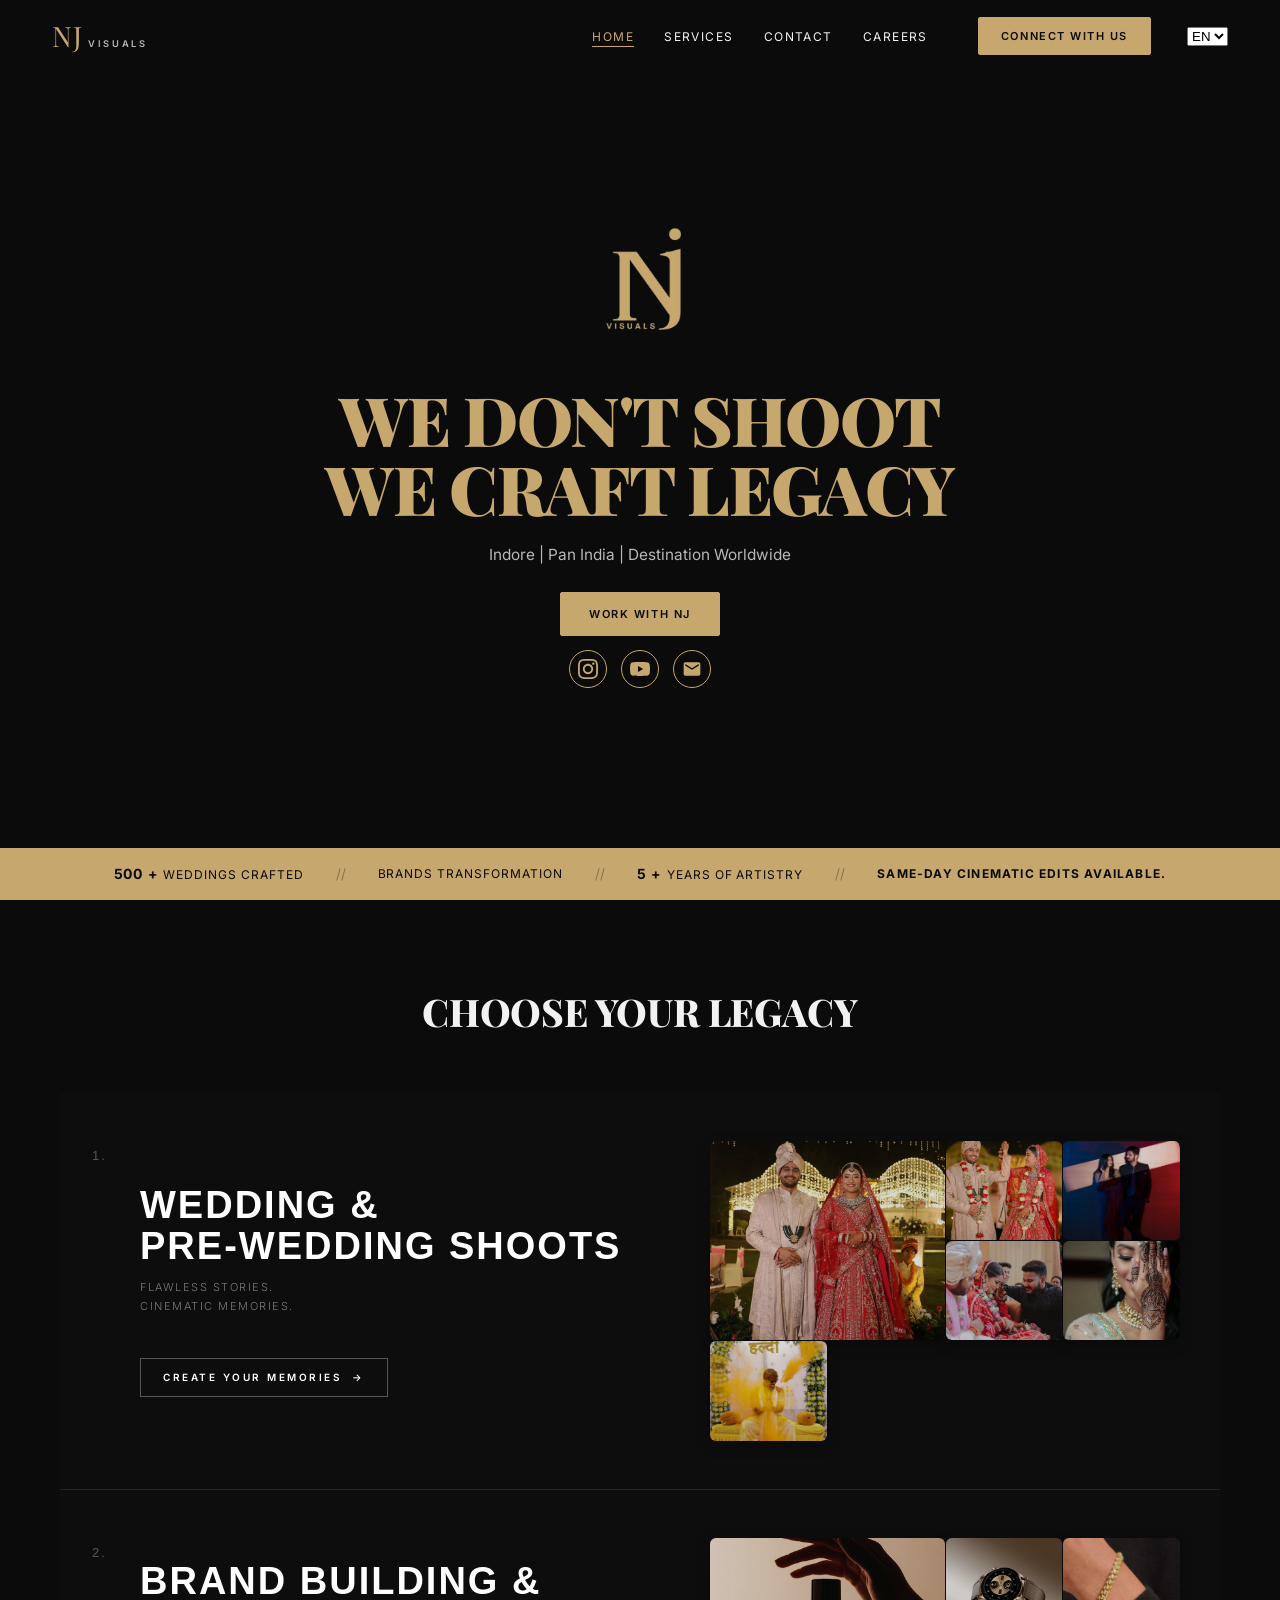
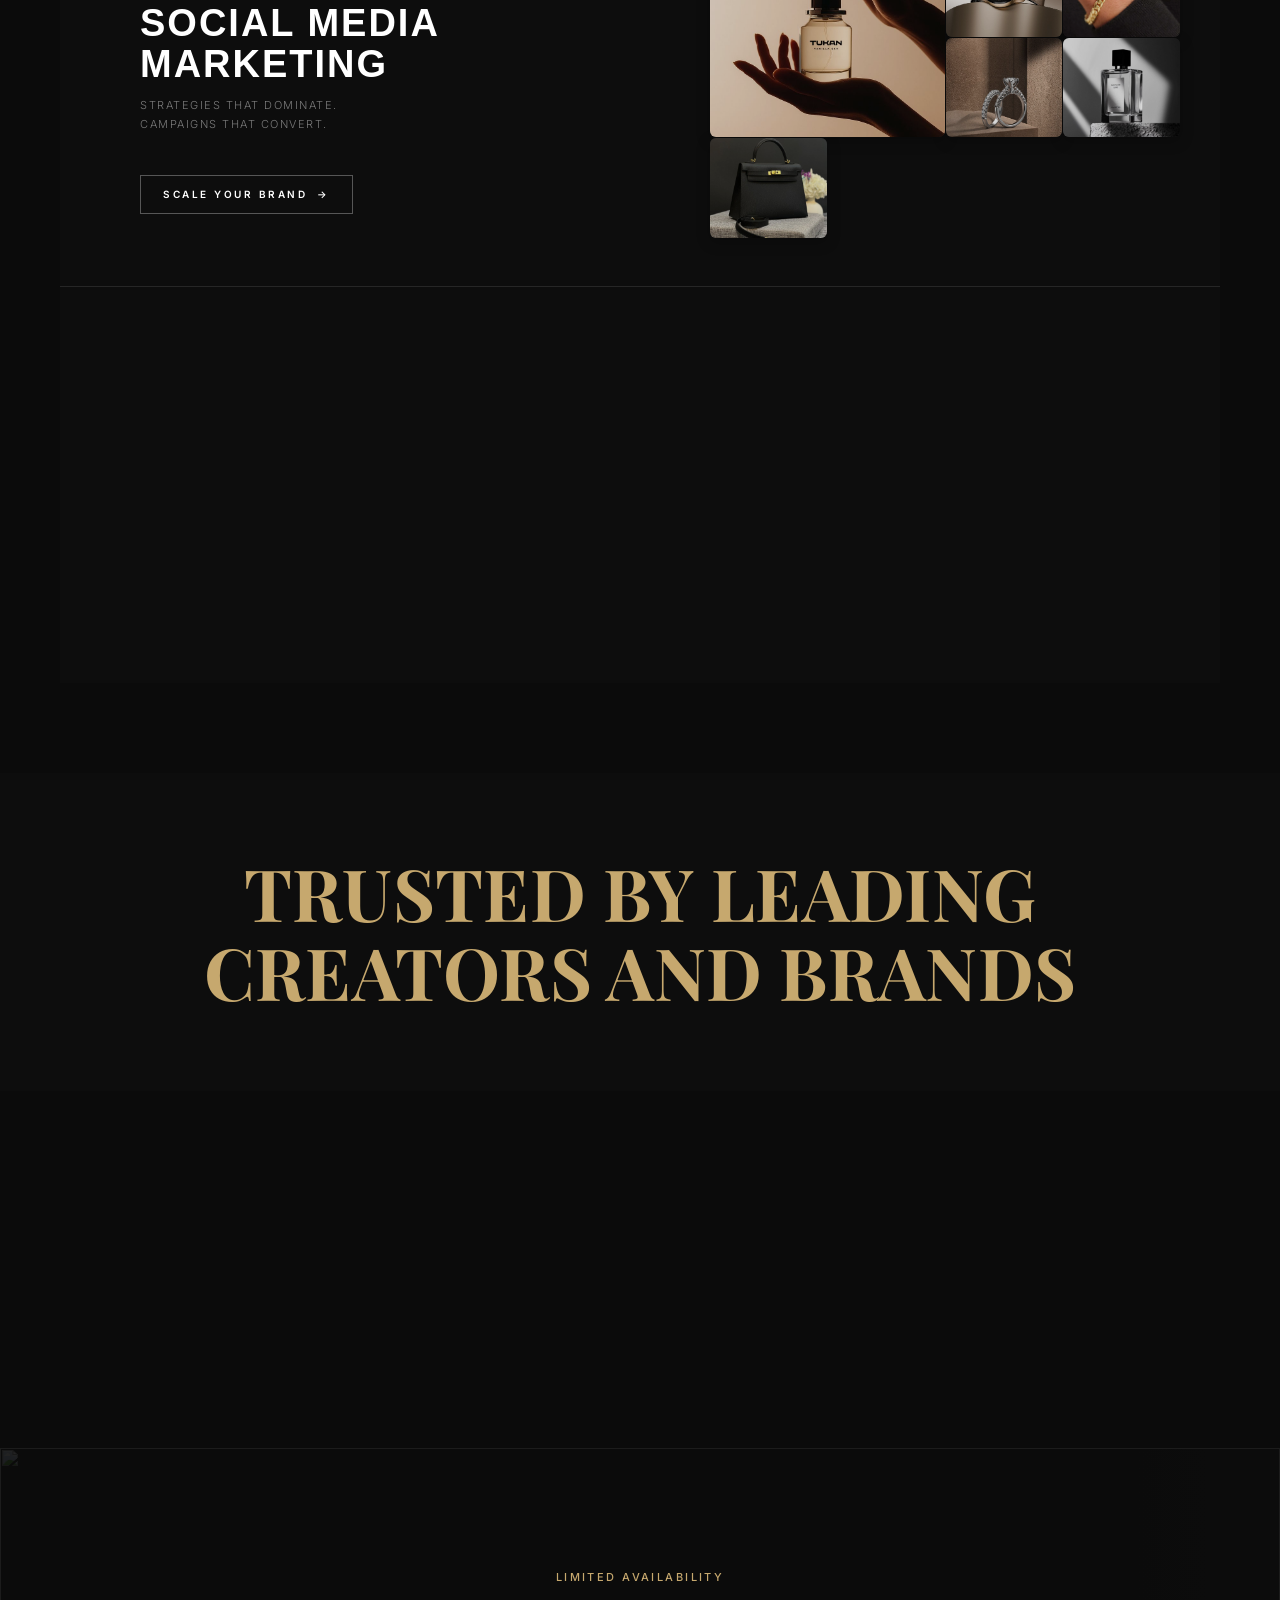
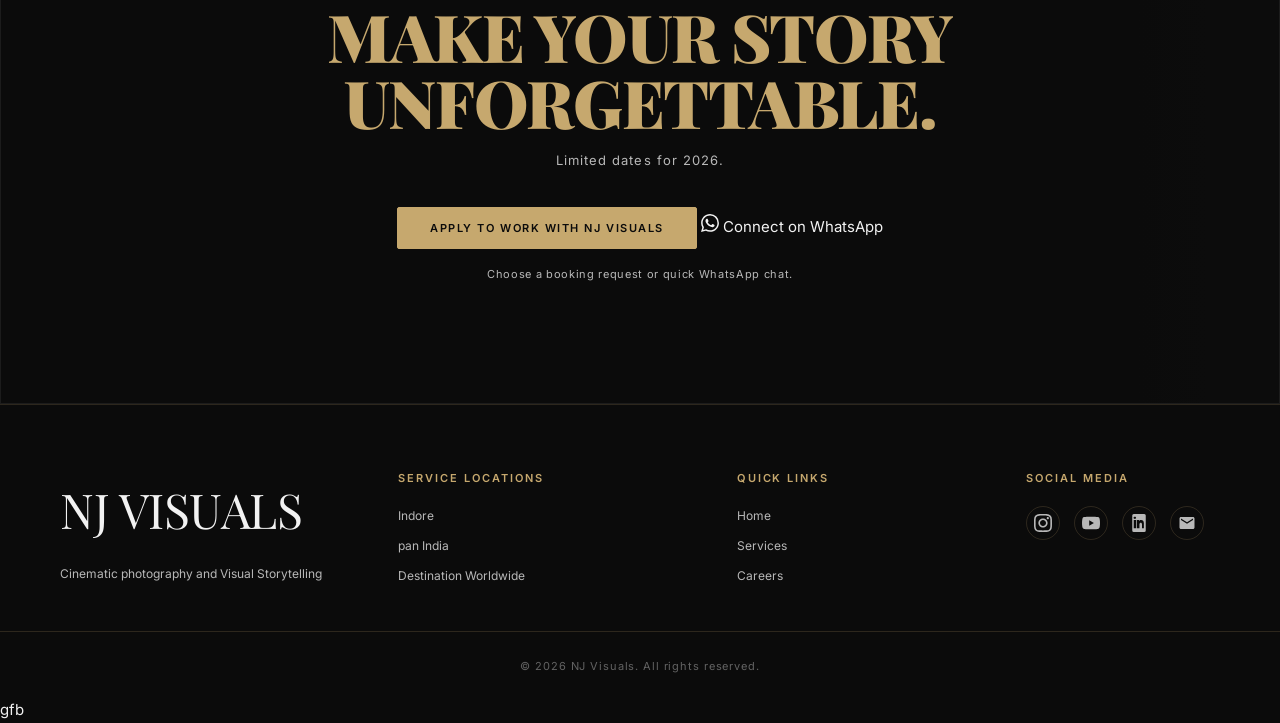
==== commit aa9db71a: "Update index.html" ====
--- a/index.html
+++ b/index.html
@@ -25,17 +25,7 @@
   <link href="https://fonts.googleapis.com/css2?family=Playfair+Display:ital,wght@0,400;0,600;0,700;0,800;0,900;1,400&family=Inter:wght@300;400;500;600&display=swap" rel="stylesheet"/>
   <link rel="stylesheet" href="style.css"/>
 </head>
-<body>
-
-  <!-- ================================================
-       LOADER — Premium pulse animation
-  ================================================ -->
-  <div id="loader" class="loader">
-    <div class="loader-container">
-      <img src="images/logo.png" alt="Loading..." class="loader-logo" />
-    </div>
-  </div>
-
+<body class="texture-noise">
   <!-- ================================================
        NAVBAR
   ================================================ -->
@@ -50,6 +40,16 @@
       <li><a href="careers.html" class="nav-link">Careers</a></li>
     </ul>
     <a href="#contact" class="btn-nav-cta">Connect with Us</a>
+    <!-- Language Switcher -->
+    <div class="lang-switcher">
+      <select id="langSelect" aria-label="Select language">
+        <option value="en">EN</option>
+        <option value="hi">हिंदी</option>
+        <option value="es">ES</option>
+        <option value="fr">FR</option>
+        <option value="de">DE</option>
+      </select>
+    </div>
     <button class="hamburger" id="hamburger" aria-label="Toggle menu" aria-expanded="false">
       <span></span><span></span><span></span>
     </button>
@@ -150,7 +150,7 @@
   <div class="services-wrap">
      
     <!-- 2. Weddings -->
-    <article class="service-row reveal reveal-delay-1">
+    <article class="service-row reveal reveal-delay-1 glass">
       <span class="service-num">1.</span>
       <div class="service-content">
         <div>
@@ -165,18 +165,18 @@
         <a href="#contact" class="service-cta">Create Your Memories <span class="arrow">→</span></a>
       </div>
       <div class="service-photos">
-        <div class="photo-slot"><img src="images/legacy-weddings.jpg" alt="Wedding highlight"/></div>
-        <div class="photo-slot"><img src="images/hero-wedding.jpg" alt="Couple portrait"/></div>
+        <div class="photo-slot"><img src="images/legacy-weddings.jpg" alt="Wedding highlight" /></div>
+        <div class="photo-slot"><img src="images/hero-wedding.jpg" alt="Couple portrait" /></div>
         <div class="photo-slot"><img src="images/port-wedding2.jpg" alt="Ceremony"/></div>
-        <div class="photo-slot"><img src="images/bidaai.jpg" alt="Bidaai moment"/></div>
-        <div class="photo-slot"><img src="images/Mehndi.jpg" alt="Mehndi glow"/></div>
-        <div class="photo-slot"><img src="images/haldi.jpg" alt="Haldi colors"/></div>
+        <div class="photo-slot"><img src="images/bidaai.jpg" alt="Bidaai moment" /></div>
+        <div class="photo-slot"><img src="images/Mehndi.jpg" alt="Mehndi glow" /></div>
+        <div class="photo-slot"><img src="images/haldi.jpg" alt="Haldi colors" /></div>
       </div>
     </article>
     
     
     <!-- 2. Brands -->
-    <article class="service-row reveal">
+    <article class="service-row reveal glass">
       <span class="service-num">2.</span>
       <div class="service-content">
         <div>
@@ -202,7 +202,7 @@
 
 
     <!-- 3. Creators -->
-    <article class="service-row reveal reveal-delay-2">
+    <article class="service-row reveal reveal-delay-2 glass">
       <span class="service-num">3.</span>
       <div class="service-content">
         <div>
@@ -438,10 +438,21 @@
         MAKE YOUR STORY<br>UNFORGETTABLE.
       </h2>
       <p class="cta-sub">Limited dates for 2026.</p>
-      <button id="openBookingModal" class="btn-cta">
-        Apply to Work with NJ Visuals
-      </button>
-      <p class="cta-note">Prefer a quick conversation? Connect with us on WhatsApp.</p>
+      <div class="cta-btns">
+        <button id="openBookingModal" class="btn-cta">
+          Apply to Work with NJ Visuals
+        </button>
+        <a href="https://wa.me/918435560026?text=Hi%20NJ%20Visuals,%20I%20want%20to%20discuss%20a%20shoot." target="_blank" rel="noopener" class="btn-whatsapp" aria-label="Connect on WhatsApp">
+          <svg viewBox="0 0 24 24" width="18" height="18">
+  <path d="M17.472 14.382c-.297-.149-1.758-.867-2.03-.967-.273-.099-.471-.148-.67.15-.197.297-.767.966-.94 1.164-.173.199-.347.223-.644.075-.297-.15-1.255-.463-2.39-1.475-.883-.788-1.48-1.761-1.653-2.059-.173-.297-.018-.458.13-.606.134-.133.298-.347.446-.52.149-.174.198-.298.298-.497.099-.198.05-.371-.025-.52-.075-.149-.669-1.612-.916-2.207-.242-.579-.487-.5-.669-.51-.173-.008-.371-.01-.57-.01-.198 0-.52.074-.792.372-.272.297-1.04 1.016-1.04 2.479 0 1.462 1.065 2.875 1.213 3.074.149.198 2.096 3.2 5.077 4.487.709.306 1.262.489 1.694.625.712.227 1.36.195 1.871.118.571-.085 1.758-.719 2.006-1.413.248-.694.248-1.289.173-1.413-.074-.124-.272-.198-.57-.347m-5.421 7.403h-.004a9.87 9.87 0 01-5.031-1.378l-.361-.214-3.741.982.998-3.648-.235-.374a9.86 9.86 0 01-1.51-5.26c.001-5.45 4.436-9.884 9.888-9.884 2.64 0 5.122 1.03 6.988 2.898a9.825 9.825 0 012.893 6.994c-.003 5.45-4.437 9.884-9.885 9.884m8.413-18.297A11.815 11.815 0 0012.05 0C5.495 0 .16 5.335.157 11.892c0 2.096.547 4.142 1.588 5.945L.057 24l6.305-1.654a11.882 11.882 0 005.683 1.448h.005c6.554 0 11.89-5.335 11.893-11.893a11.821 11.821 0 00-3.48-8.413Z"fill="currentColor"/>
+</svg>
+
+
+
+          Connect on WhatsApp
+        </a>
+      </div>
+      <p class="cta-note">Choose a booking request or quick WhatsApp chat.</p>
     </div>
   </section>
 
@@ -453,13 +464,7 @@
       <button class="booking-modal-close" id="bookingModalClose" aria-label="Close">✕</button>
       <div class="booking-modal-content">
         <h2 id="bookingModalTitle">Work with NJ Visuals</h2>
-        <p class="booking-modal-subtitle">Fast connect via WhatsApp or send a quick booking request.</p>
-
-        <button type="button" class="booking-whatsapp-btn" id="bookingWhatsappBtn">
-          Chat on WhatsApp
-        </button>
-
-        <div class="booking-divider"><span>OR</span></div>
+
 
         <form id="bookingForm" class="booking-form" novalidate>
           <div class="booking-field">
@@ -631,4 +636,4 @@
 
   <script src="backend.js"></script>
 </body>
-</html> gfb       +</html> gfb       
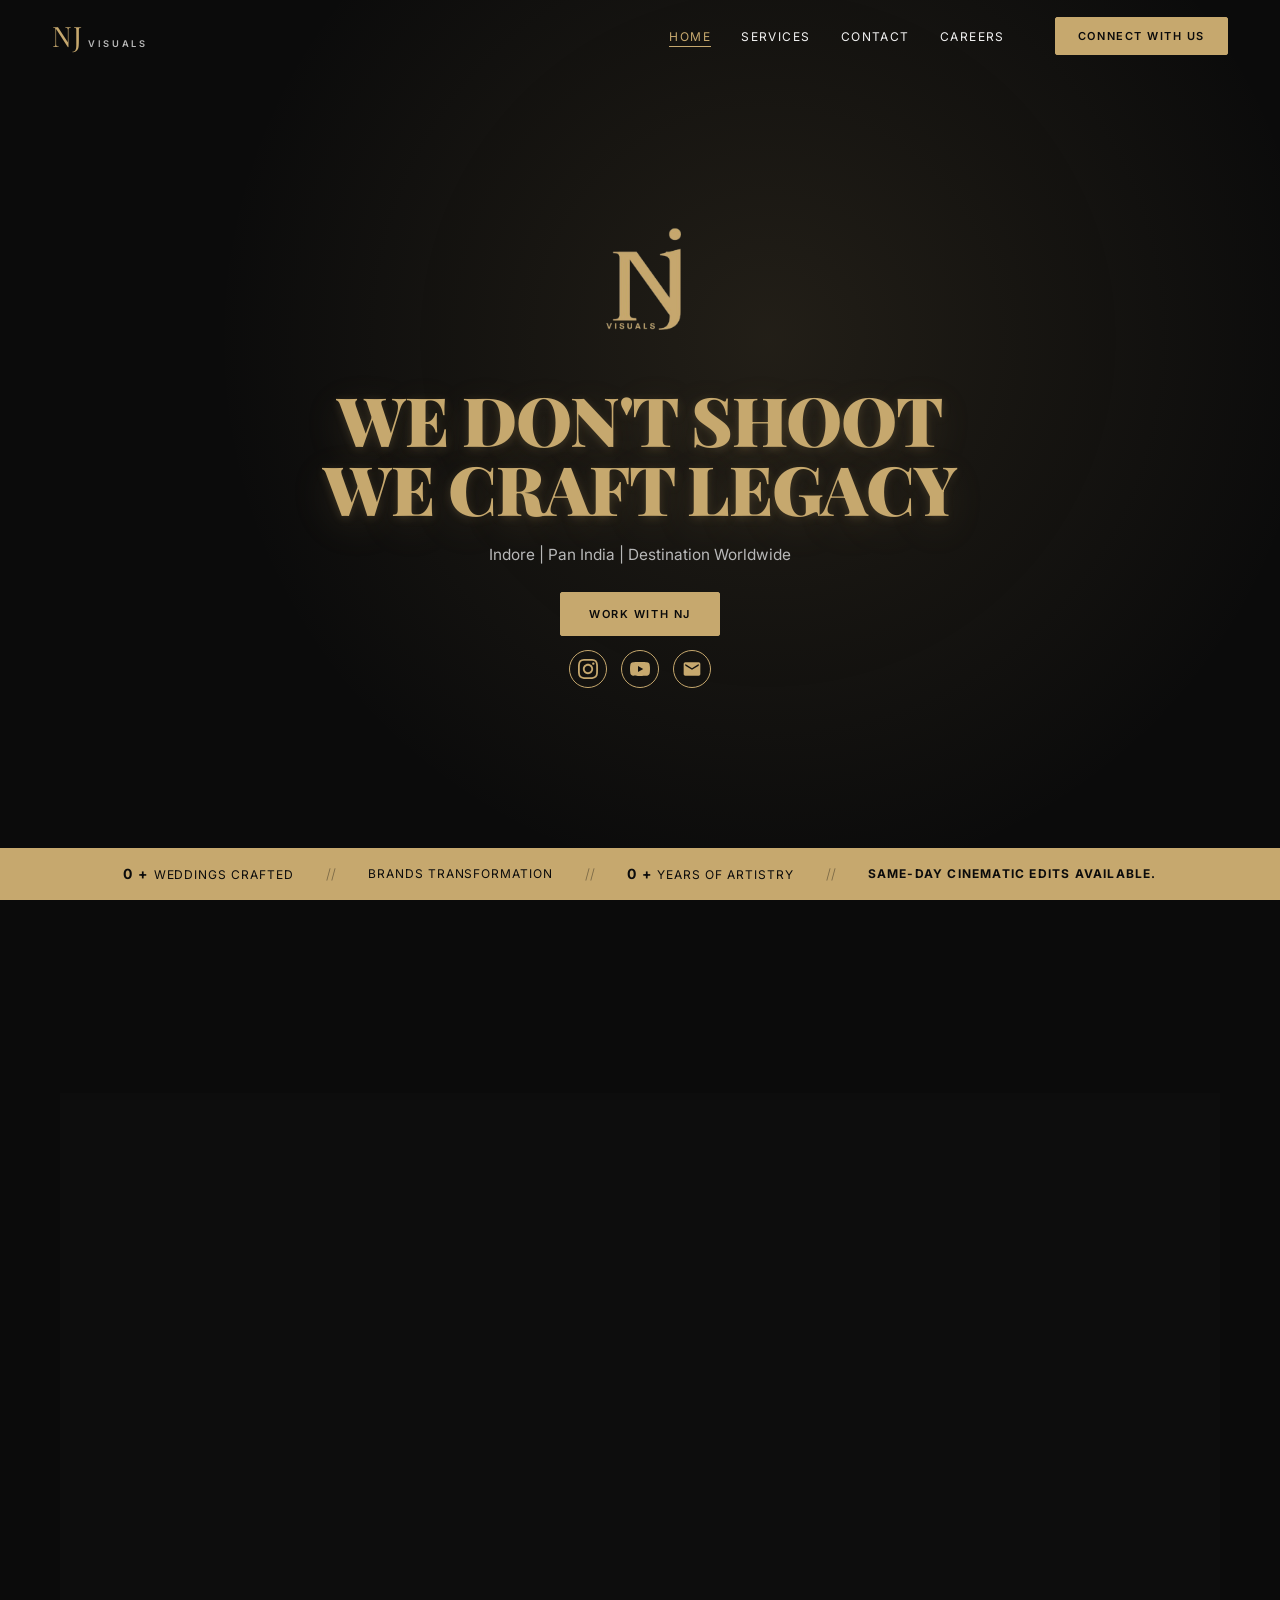
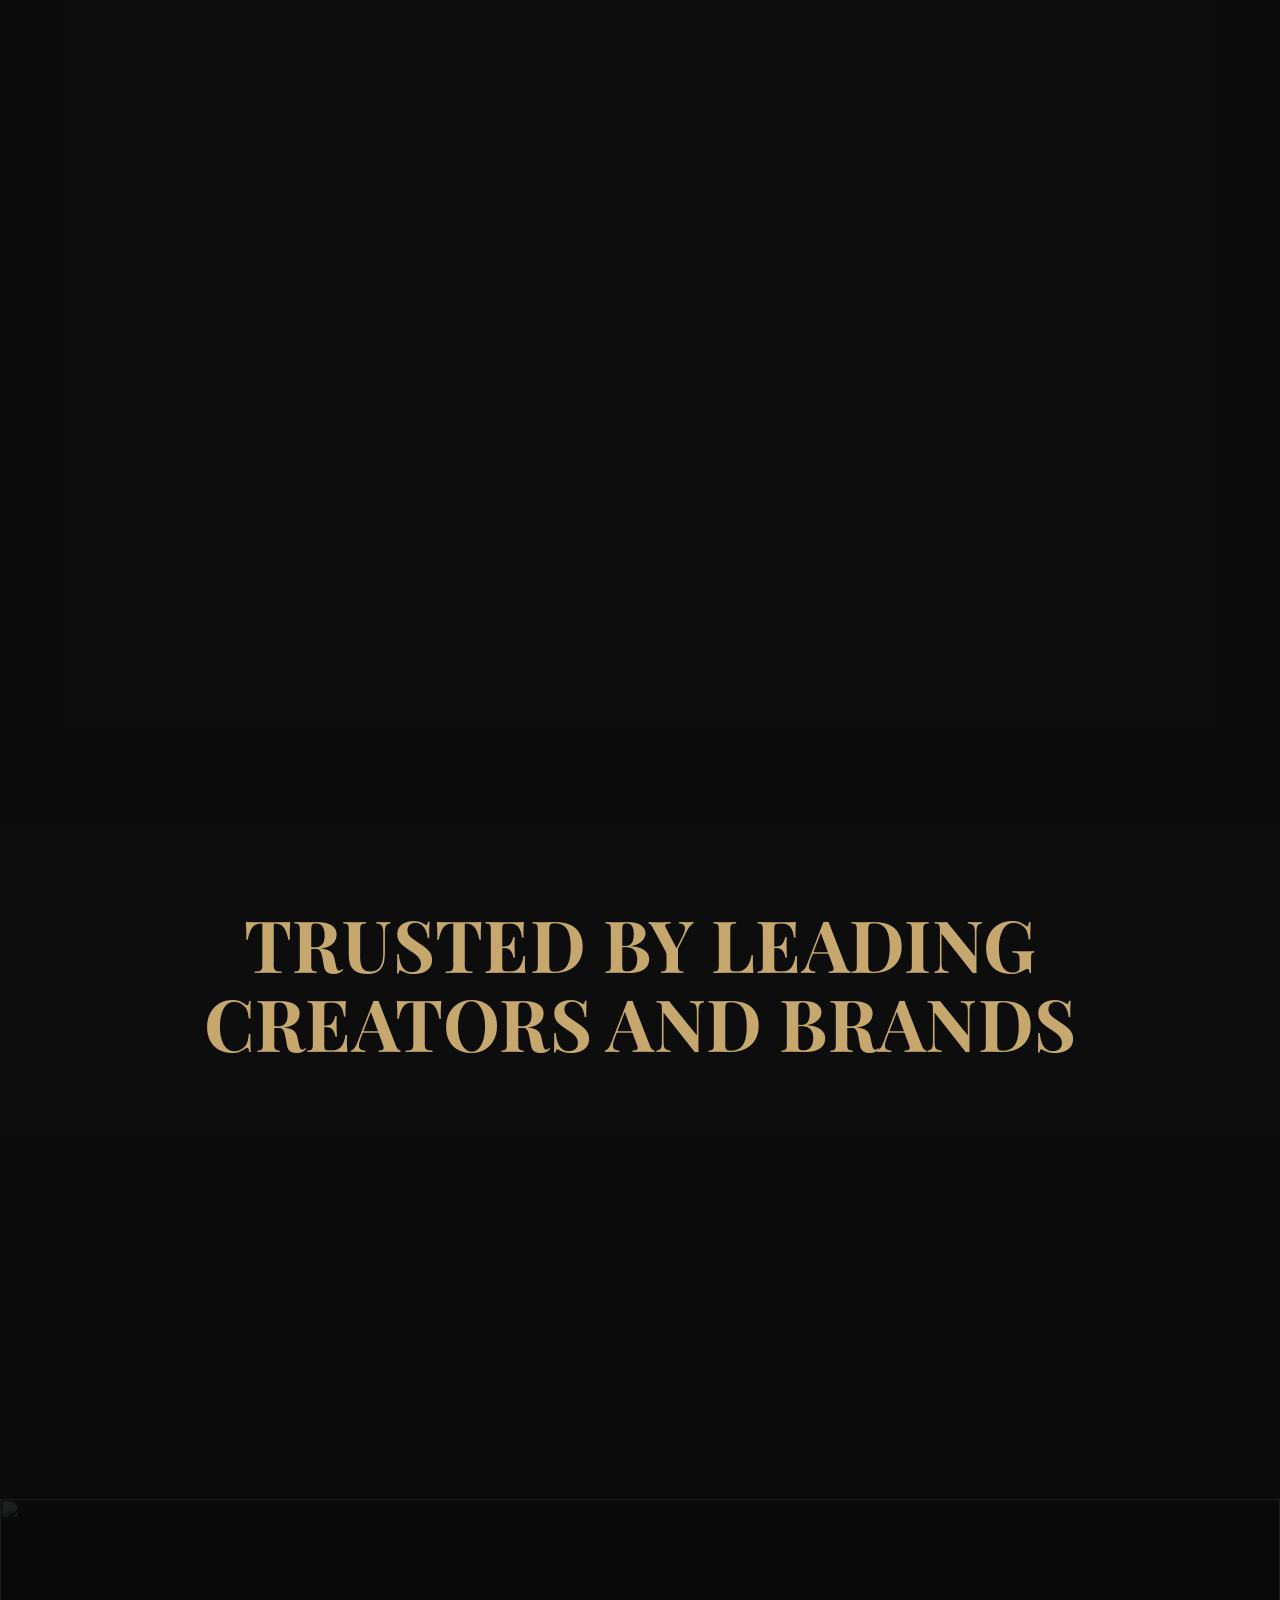
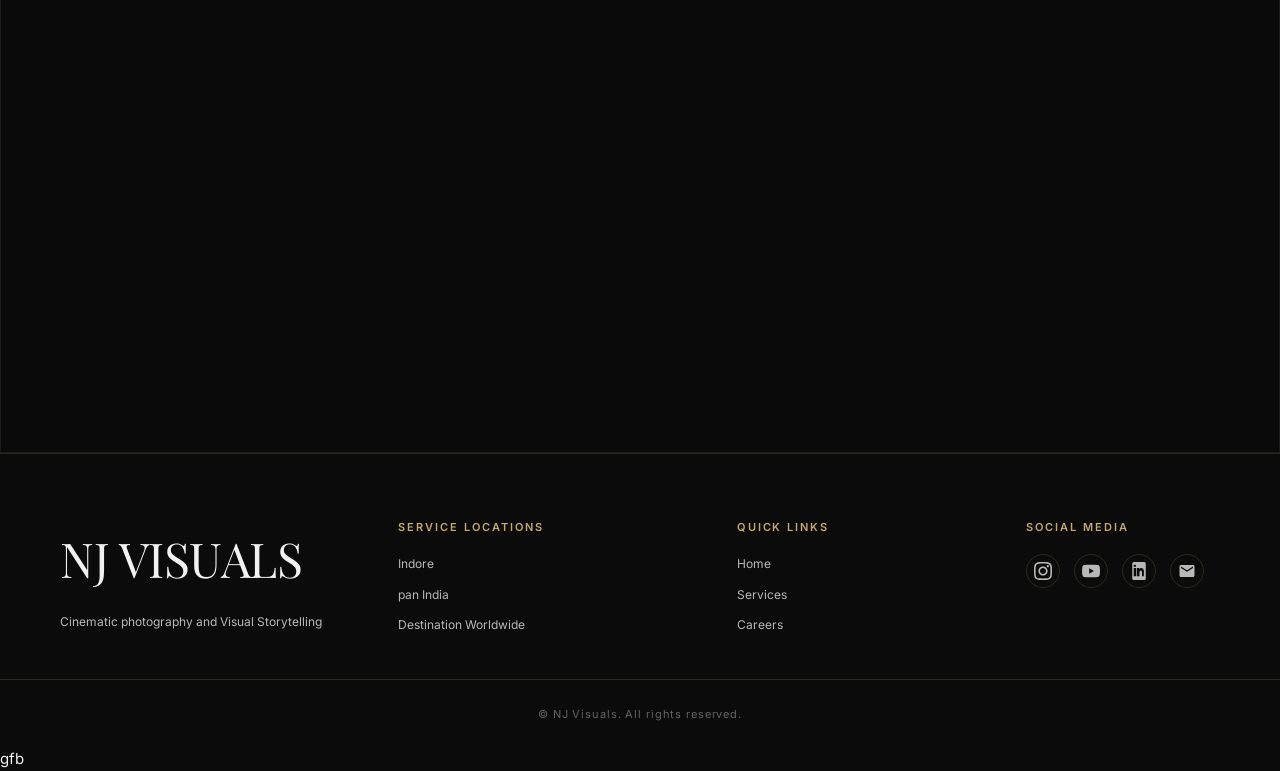
==== commit 7455b866: "Update print statement from 'Hello' to 'Goodbye'" ====
--- a/index.html
+++ b/index.html
@@ -40,19 +40,6 @@
       <li><a href="careers.html" class="nav-link">Careers</a></li>
     </ul>
     <a href="#contact" class="btn-nav-cta">Connect with Us</a>
-    <!-- Language Switcher -->
-    <div class="lang-switcher">
-      <select id="langSelect" aria-label="Select language">
-        <option value="en">EN</option>
-        <option value="hi">हिंदी</option>
-        <option value="es">ES</option>
-        <option value="fr">FR</option>
-        <option value="de">DE</option>
-      </select>
-    </div>
-    <button class="hamburger" id="hamburger" aria-label="Toggle menu" aria-expanded="false">
-      <span></span><span></span><span></span>
-    </button>
   </nav>
 
   <!-- Mobile drawer -->
--- a/style.css
+++ b/style.css
@@ -25,29 +25,117 @@
   --r:     2px;
   --ease:  .38s cubic-bezier(.25,.46,.45,.94);
   --mw:    1300px;
+
+  /* Glass system */
+--glass-bg: rgba(255,255,255,0.04);
+--glass-border: rgba(255,255,255,0.08);
+--glass-blur: blur(18px);
+--glass-highlight: rgba(255,255,255,0.06);
+
+/* MOTION SYSTEM */
+--ease-out: cubic-bezier(.22,1,.36,1);
+--ease-smooth: cubic-bezier(.25,.46,.45,.94);
+--ease-bounce: cubic-bezier(.34,1.56,.64,1);
+
+--dur-fast: 180ms;
+--dur-med: 320ms;
+--dur-slow: 600ms;
+
 }
 
 /* ── Reset ── */
 *,*::before,*::after{box-sizing:border-box;margin:0;padding:0}
 html{scroll-behavior:smooth}
-body{background:var(--bg);color:var(--text);font-family:var(--fb);font-size:15px;font-weight:400;line-height:1.7;overflow-x:hidden;-webkit-font-smoothing:antialiased}
+body{
+  background:var(--bg);
+  color:var(--text);
+  font-family:var(--fb);
+  font-size:15px;
+  font-weight:400;
+  line-height:1.7;
+  overflow-x:hidden;
+  -webkit-font-smoothing:antialiased;
+  position:relative;
+
+}
+
+/* === GLOBAL LIGHT SYSTEM === */
+body::before{
+  content:"";
+  position:fixed;
+  inset:0;
+  pointer-events:none;
+  z-index:0;
+
+  background:
+    radial-gradient(circle at 20% 30%, rgba(255,255,255,0.05), transparent 40%),
+    radial-gradient(circle at 80% 70%, rgba(198,168,110,0.08), transparent 60%);
+}
+
+/* === NOISE TEXTURE === */
+body::after{
+  content:"";
+  position:fixed;
+  inset:0;
+  pointer-events:none;
+  opacity:.04;
+  mix-blend-mode:overlay;
+  background-image:url("https://www.transparenttextures.com/patterns/asfalt-light.png");
+}
+
+
 img{display:block;width:100%;height:100%;object-fit:cover}
 a{color:inherit;text-decoration:none}
 ul{list-style:none}
 button{cursor:pointer;border:none;background:none;font-family:inherit;color:inherit}
 
 /* ── Scroll reveal ── */
-.reveal{opacity:0;transform:translateY(28px);transition:opacity .7s ease,transform .7s ease}
-.reveal.visible{opacity:1;transform:translateY(0)}
-.reveal-delay-1{transition-delay:.1s}
-.reveal-delay-2{transition-delay:.2s}
-.reveal-delay-3{transition-delay:.3s}
+.reveal{opacity:0;transform:translateY(40px) scale(.98); filter:blur(6px);transition:opacity var(--dur-slow),transform var(--dur-slow) , filter var(--dur-slow) var(--ease-out);}
+.reveal.visible{opacity:1;transform:translateY(0) scale(1); filter:blur(0);}
+.reveal-delay-1{transition-delay: 80ms;}
+.reveal-delay-2{transition-delay: 160ms;}
+.reveal-delay-3{transition-delay: 240ms;}
+.reveal-delay-4{transition-delay: 320ms;}
 
 @keyframes fadeUp{from{opacity:0;transform:translateY(28px)}to{opacity:1;transform:translateY(0)}}
 
 /* ============================================================
    LOADER — Premium pulse animation (mobile-safe)
    ============================================================ */
+
+/* PREMIUM GLASS EFFECT */
+.glass {
+  background: linear-gradient(
+    145deg,
+    rgba(255,255,255,0.06),
+    rgba(255,255,255,0.02)
+  );
+  backdrop-filter: blur(20px) saturate(140%);
+  -webkit-backdrop-filter: blur(20px) saturate(140%);
+  border: 1px solid rgba(255,255,255,0.08);
+  box-shadow:
+    inset 0 1px 0 rgba(255,255,255,0.08),
+    0 20px 50px rgba(0,0,0,0.5);
+}
+.glass::before {
+  content:"";
+  position:absolute;
+  inset:0;
+  background:linear-gradient(
+    120deg,
+    transparent 30%,
+    rgba(255,255,255,0.25),
+    transparent 70%
+  );
+  opacity:0;
+  transition:opacity .4s ease;
+  pointer-events:none;
+}
+
+.glass:hover::before {
+  opacity:0.6;
+}
+
 .loader{
   position:fixed;top:0;left:0;right:0;bottom:0;
   z-index:9999;
@@ -103,6 +191,36 @@
 }
 .btn-nav-cta:hover{background:var(--gold-h);transform:translateY(-1px)}
 
+/* Language Switcher */
+.lang-switcher {
+  display: flex;
+  align-items: center;
+}
+
+.lang-switcher select {
+  background: transparent;
+  color: var(--text);
+  border: 1px solid var(--border);
+  padding: 6px 12px;
+  border-radius: var(--r);
+  font-family: var(--fb);
+  font-size: 11px;
+  font-weight: 500;
+  letter-spacing: 0.08em;
+  cursor: pointer;
+  transition: border-color var(--ease), color var(--ease);
+}
+
+.lang-switcher select:hover {
+  border-color: var(--gold);
+  color: var(--gold);
+}
+
+.lang-switcher select:focus {
+  outline: none;
+  border-color: var(--gold);
+}
+
 /* Hamburger */
 .hamburger{display:none;flex-direction:column;gap:5px;margin-left:auto;padding:5px}
 .hamburger span{display:block;width:22px;height:1.5px;background:var(--text);transition:transform .3s,opacity .3s}
@@ -127,7 +245,14 @@
    ============================================================ */
 .btn-primary{
   display:inline-block;padding:13px 32px;
-  background:var(--gold);color:var(--bg);
+  background: linear-gradient(
+  145deg,
+  #D8BB82,
+  #C6A86E
+);
+box-shadow:
+  inset 0 1px 0 rgba(255,255,255,0.3),
+  0 10px 30px rgba(198,168,110,0.3);
   font-family:var(--fb);font-size:11px;font-weight:600;letter-spacing:.14em;text-transform:uppercase;
   border-radius:var(--r);border:1px solid var(--gold);
   transition:background var(--ease),transform var(--ease);
@@ -156,7 +281,16 @@
 .hero-img-bg{width:100%;height:100%;object-fit:cover;object-position:center}
 .hero-overlay{
   position:absolute;inset:0;
-  background:linear-gradient(110deg,rgba(11,11,11,.88) 0%,rgba(11,11,11,.60) 55%,rgba(11,11,11,.20) 100%);
+  background: radial-gradient(
+  circle at 60% 40%,
+  rgba(198,168,110,0.12),
+  transparent 60%
+),
+linear-gradient(
+  110deg,
+  rgba(11,11,11,.85),
+  rgba(11,11,11,.4)
+);
 }
 
 /* Hero text sits on top of background overlay */
@@ -175,7 +309,8 @@
   font-size:clamp(36px,5.8vw,68px);
   font-weight:900;
   line-height:1.02;
-  letter-spacing:-.02em;
+  letter-spacing:-0.015em;
+  text-shadow: 0 2px 10px rgba(198,168,110,0.2), 0 10px 40px rgba(198,168,110,0.15);
   color:var(--gold);
   text-transform:uppercase;
   margin-bottom:20px;
@@ -350,6 +485,9 @@
 .services-wrap {
   max-width: 1200px;
   margin: 0 auto;
+  display: flex;
+  flex-direction: column;
+  gap: 24px;
 }
 
 .service-row {
@@ -474,7 +612,7 @@
   grid-row: 1 / span 2;
 }
 
-.photo-slot:hover { transform: translateY(-2px); box-shadow: 0 8px 20px rgba(0,0,0,.35); }
+.photo-slot:hover { transform: translateY(-4px) scale(1.01); box-shadow: 0 8px 20px rgba(0,0,0,.35); }
 
 .photo-slot img {
   width: 100%;
@@ -540,16 +678,26 @@
   border-radius:var(--r);
   overflow:hidden;
   cursor:pointer;
-  background:var(--bg3);
-}
-.port-item img{transition:transform .65s ease;width:100%;height:100%;object-fit:cover}
-.port-item:hover img{transform:scale(1.07)}
+  background:var(--glass-bg);
+  backdrop-filter: blur(12px);
+}
+.port-item img{
+  object-fit:cover;
+  filter: contrast(1.05) brightness(0.95);
+  transition: transform .7s ease, filter .7s ease;
+}
+
+.port-item:hover img{
+  transform: scale(1.08);
+  filter: contrast(1.1) brightness(1);
+}
+
 .port-item::after{
-  content:'';position:absolute;inset:0;
-  background:linear-gradient(to top,rgba(11,11,11,.85) 0%,transparent 55%);
+  background:linear-gradient(to top,rgba(11,11,11,.85),transparent),
+             linear-gradient(circle at 60% 40%,rgba(255,255,255,.0.12),transparent 60%);
   transition:opacity var(--ease);
 }
-.port-item:hover::after{opacity:.7}
+.port-item:hover::after{opacity:1;}
 
 .port-overlay{
   position:absolute;bottom:0;left:0;right:0;
@@ -685,6 +833,37 @@
   display:block;line-height:1.5;
 }
 
+
+/* ============================================================
+   AI MODIFICATIONs
+   ============================================================ */
+
+
+/* FILM GRAIN TEXTURE */
+.texture-noise::after{
+  content:"";
+  position:absolute;
+  inset:0;
+  background-image:url("https://www.transparenttextures.com/patterns/asfalt-light.png");
+  opacity:0.05;
+  pointer-events:none;
+  mix-blend-mode:overlay;
+}
+
+.depth-1 { box-shadow: 0 4px 12px rgba(0,0,0,.25); }
+.depth-2 { box-shadow: 0 10px 30px rgba(0,0,0,.35); }
+.depth-3 { box-shadow: 0 20px 60px rgba(0,0,0,.5); }
+
+
+
+* {
+  transition:
+    background-color var(--dur-med) var(--ease-smooth),
+    border-color var(--dur-med) var(--ease-smooth),
+    transform var(--dur-med) var(--ease-out),
+    opacity var(--dur-med) ease;
+}
+
 /* ============================================================
    CTA SECTION
    ============================================================ */
@@ -721,16 +900,43 @@
   color:var(--text-dim);letter-spacing:.08em;
   margin-bottom:36px;display:block;
 }
+.cta-btns{
+  display:grid;
+  grid-template-columns:repeat(2, minmax(0,1fr));
+  gap:16px;
+  width:min(640px,100%);
+  margin:0 auto 9px;
+}
+.btn-cta,
+.btn-whatsapp{
+  width:100%;
+  display:inline-flex;
+  align-items:center;
+  justify-content:center;
+  gap:10px;
+  padding:13px 24px;
+  font-family:var(--fb);
+  font-size:11px;
+  font-weight:700;
+  letter-spacing:.12em;
+  text-transform:uppercase;
+  border-radius:var(--r);
+  border:1px solid transparent;
+  transition:background var(--ease),transform var(--ease),filter var(--ease),border-color var(--ease);
+}
 .btn-cta{
-  display:inline-block;padding:13px 32px;
-  background:var(--gold);color:var(--bg);
-  font-family:var(--fb);font-size:11px;font-weight:600;
-  letter-spacing:.14em;text-transform:uppercase;
-  border-radius:var(--r);border:1px solid var(--gold);
-  transition:background var(--ease),transform var(--ease);
-  margin-bottom:16px;
+  background:var(--gold);
+  color:var(--bg);
+  border-color:var(--gold);
 }
 .btn-cta:hover{background:var(--gold-h);transform:translateY(-2px)}
+.btn-whatsapp{
+  background:#F8FBF6;
+  color:#179F4B;
+  border-color:rgba(23,159,75,.15);
+}
+.btn-whatsapp:hover{background:#eff7ef;transform:translateY(-2px);filter:brightness(1.01)}
+.btn-whatsapp svg{display:block;width:18px;height:18px;fill:currentColor}
 .cta-note{
   font-family:var(--fb);font-size:11px;font-weight:400;
   color:var(--text-dim);letter-spacing:.06em;display:block;
@@ -951,10 +1157,13 @@
 .booking-feedback.error{color:#f19696}
 .booking-feedback.success{color:#9fdb9f}
 .booking-submit-btn{margin-top:6px;width:100%;padding:12px 14px;background:#d4af37;color:#070700;font-family:var(--fb);font-weight:700;font-size:13px;text-transform:uppercase;border-radius:6px;border:1px solid #b4943e;transition:transform .2s ease,filter .2s ease}
-.booking-submit-btn:hover{transform:translateY(-1px);filter:brightness(1.06)}
+.booking-submit-btn:hover{transform:translateY(-1px) scale(0.96);filter:brightness(1.06)}
 
 @keyframes modalFadeIn{from{opacity:0}to{opacity:1}}
 @keyframes modalScaleIn{from{opacity:0;transform:scale(0.96)}to{opacity:1;transform:scale(1)}}
+
+
+
 
 /* ============================================================
    RESPONSIVE — TABLET ≤ 1024px
@@ -963,6 +1172,7 @@
   .navbar{padding:0 32px}
   .nav-links,.btn-nav-cta{display:none}
   .hamburger{display:flex}
+  .lang-switcher{margin-right:12px}
 
   .hero{grid-template-columns:1fr}
   .hero-bg{min-height:100svh}
@@ -1010,6 +1220,8 @@
 @media(max-width:640px){
   :root{--nav-h:60px}
   .navbar{padding:0 18px}
+  .lang-switcher{margin-right:8px}
+  .lang-switcher select{padding:5px 8px;font-size:10px}
 
   .hero-content{padding:var(--nav-h) 20px 90px 20px}
   .hero-btns{flex-direction:column;align-items:center;gap:10px}
@@ -1055,4 +1267,4 @@
 
   .footer-inner{grid-template-columns:1fr;gap:28px;padding:44px 18px 32px}
   .footer-bottom{padding:16px 18px}
-}+}
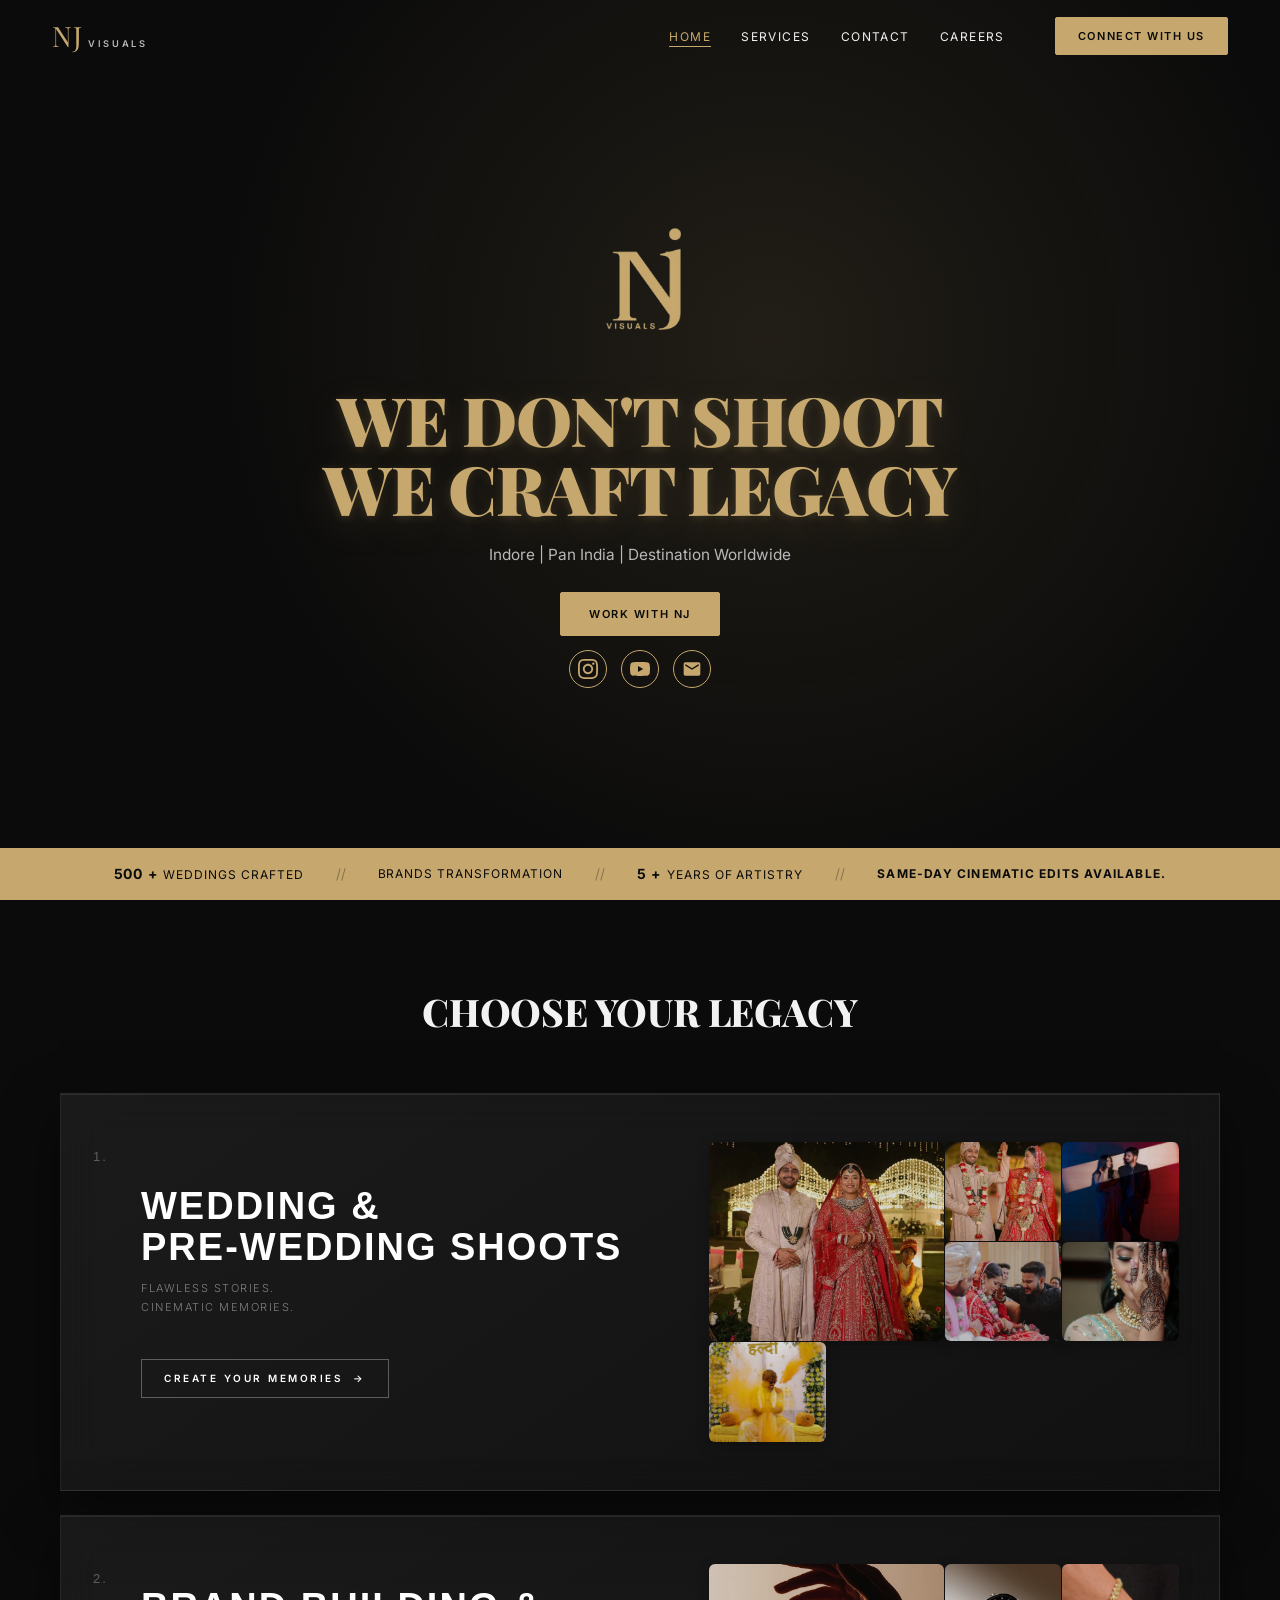
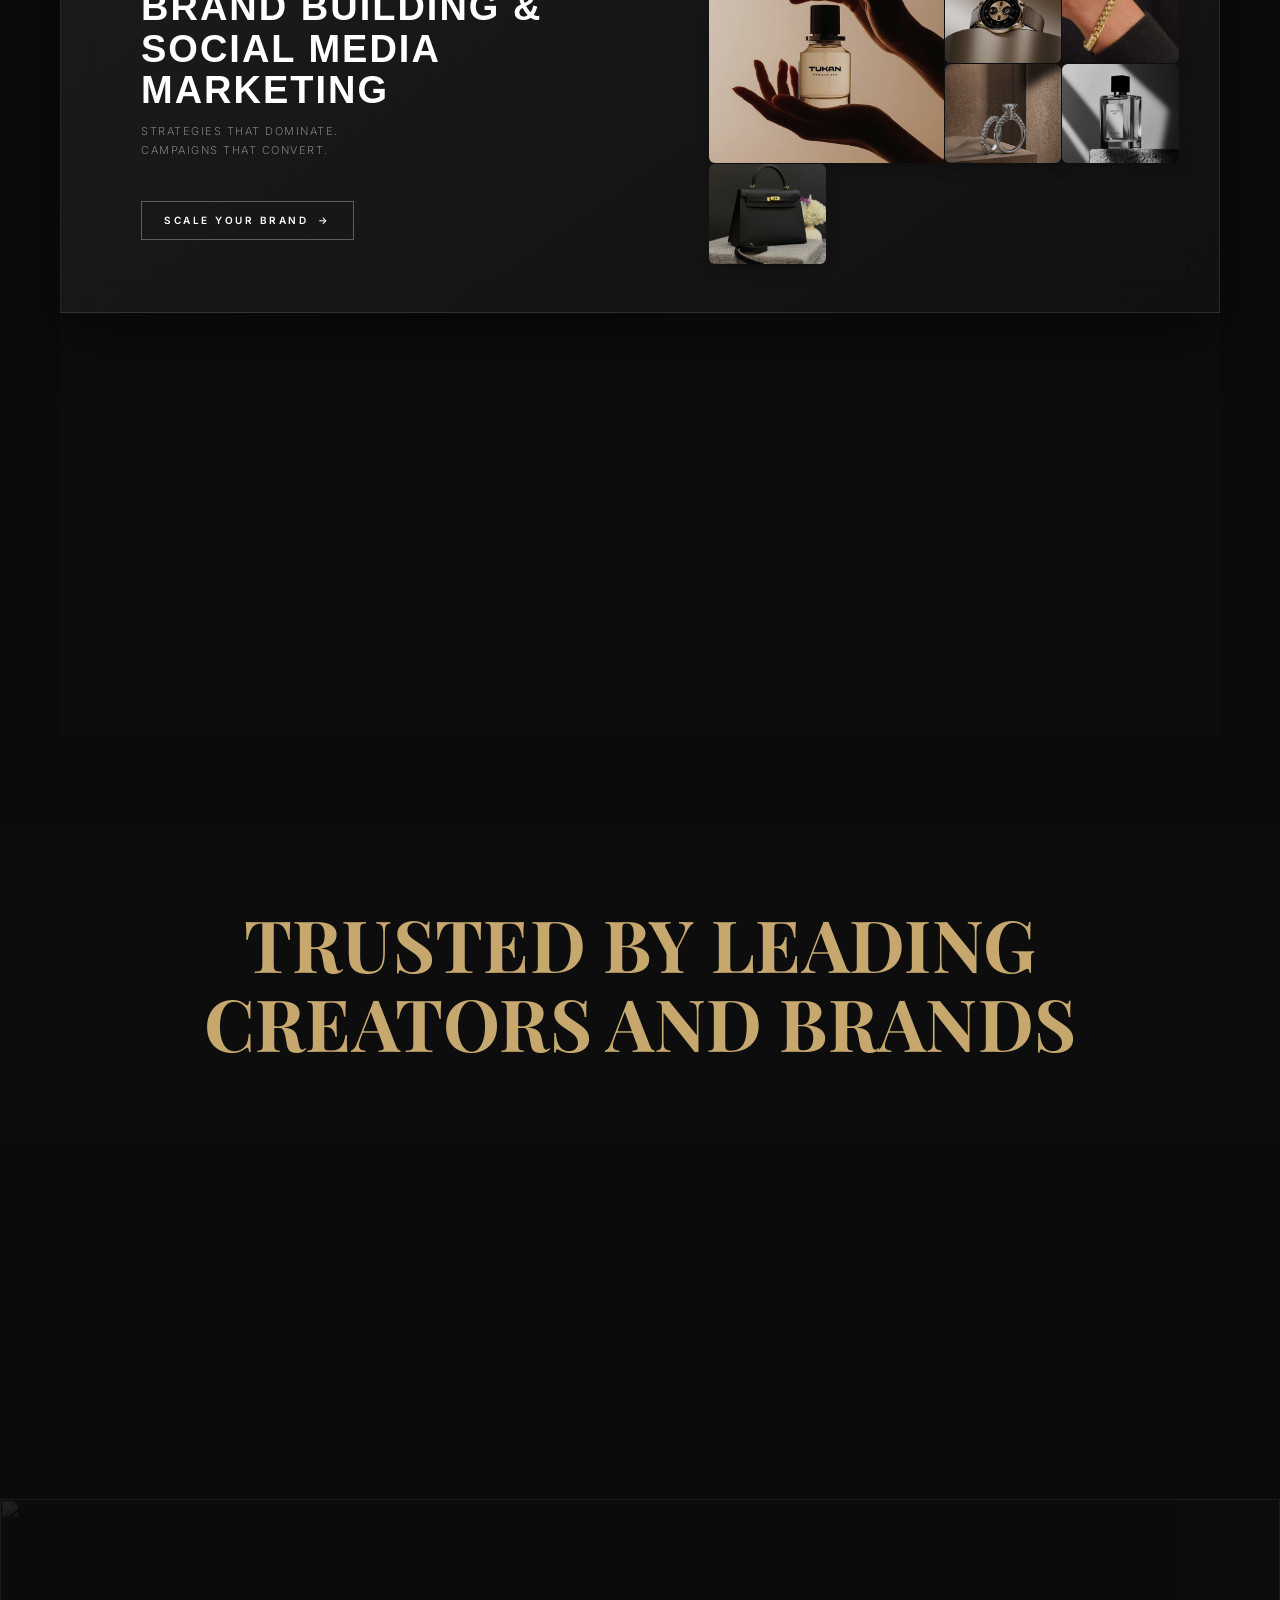
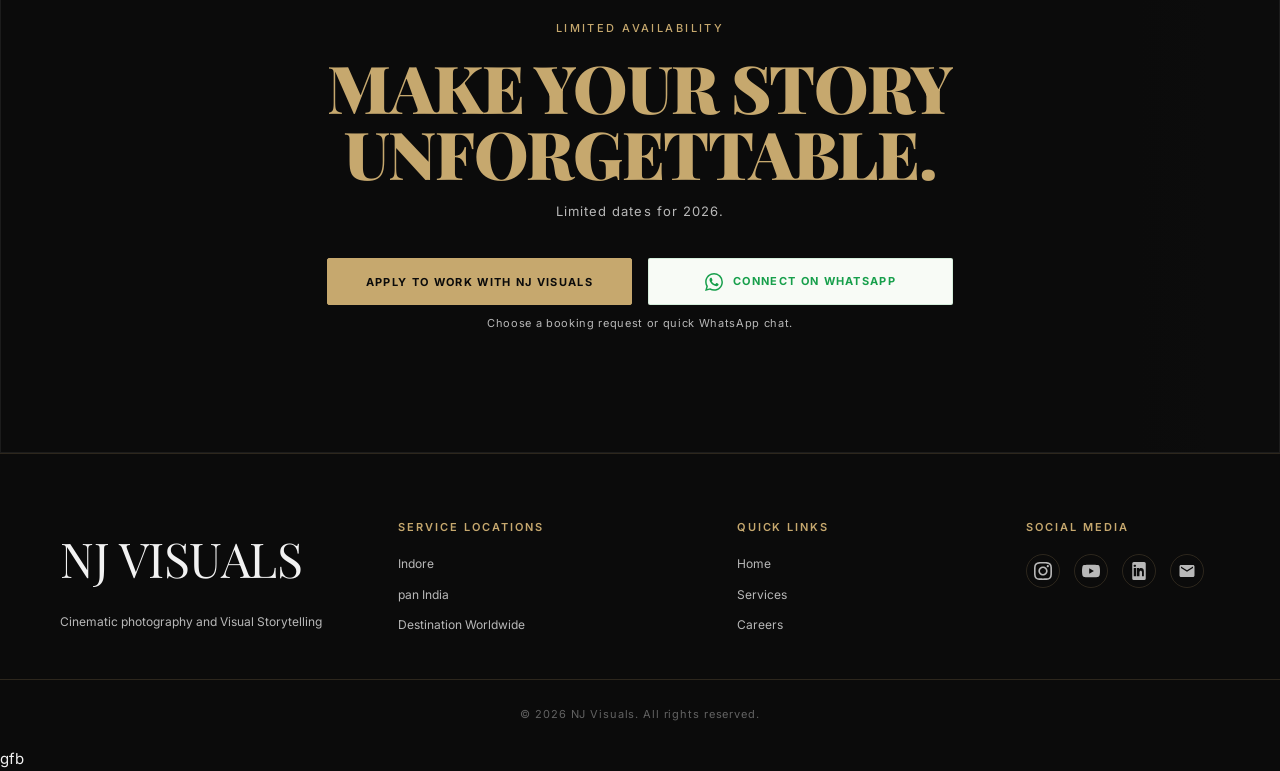
==== commit bd703f87: "final update" ====
--- a/index.html
+++ b/index.html
@@ -17,11 +17,11 @@
 <meta property="og:title" content="NJ Visuals — Premium Visual Storytelling">
 <meta property="og:description" content="Luxury wedding photography and cinematic films in Indore.">
 <meta property="og:type" content="website">
-<!-- <meta property="og:url" content="https://your-domain.com"> -->
-<!-- <meta property="og:image" content="https://your-domain.com/assets/images/preview.jpg"> -->
+<!-- <meta property="og:url" content="https://njvisuals.me"> -->
+<!-- <meta property="og:image" content="https://njvisuals.me/assets/images/preview.jpg"> -->
   <link rel="preconnect" href="https://fonts.googleapis.com"/>
   <link rel="preconnect" href="https://fonts.gstatic.com" crossorigin/>
-  <link rel="canonical" href ="https://your-domain.com"/>
+  <link rel="canonical" href ="https://njvisuals.me"/>
   <link href="https://fonts.googleapis.com/css2?family=Playfair+Display:ital,wght@0,400;0,600;0,700;0,800;0,900;1,400&family=Inter:wght@300;400;500;600&display=swap" rel="stylesheet"/>
   <link rel="stylesheet" href="style.css"/>
 </head>
@@ -40,6 +40,9 @@
       <li><a href="careers.html" class="nav-link">Careers</a></li>
     </ul>
     <a href="#contact" class="btn-nav-cta">Connect with Us</a>
+    <button class="hamburger" id="hamburger" aria-label="Toggle menu" aria-expanded="false">
+      <span></span><span></span><span></span>
+    </button>
   </nav>
 
   <!-- Mobile drawer -->
@@ -604,13 +607,13 @@
   "@context": "https://schema.org",
   "@type": "LocalBusiness",
   "name": "NJ Visuals",
-  "image": "https://your-domain.com/assets/images/preview.jpg",
+  "image": "https://njvisuals.me/assets/images/preview.jpg",
   "address": {
     "@type": "PostalAddress",
     "addressLocality": "Indore",
     "addressCountry": "India"
   },
-  "url": "https://your-domain.com",  
+  "url": "https://njvisuals.me",  
   "telephone": "+91-8435560026",
   "sameAs": [
     "https://instagram.com/@njvisuals",
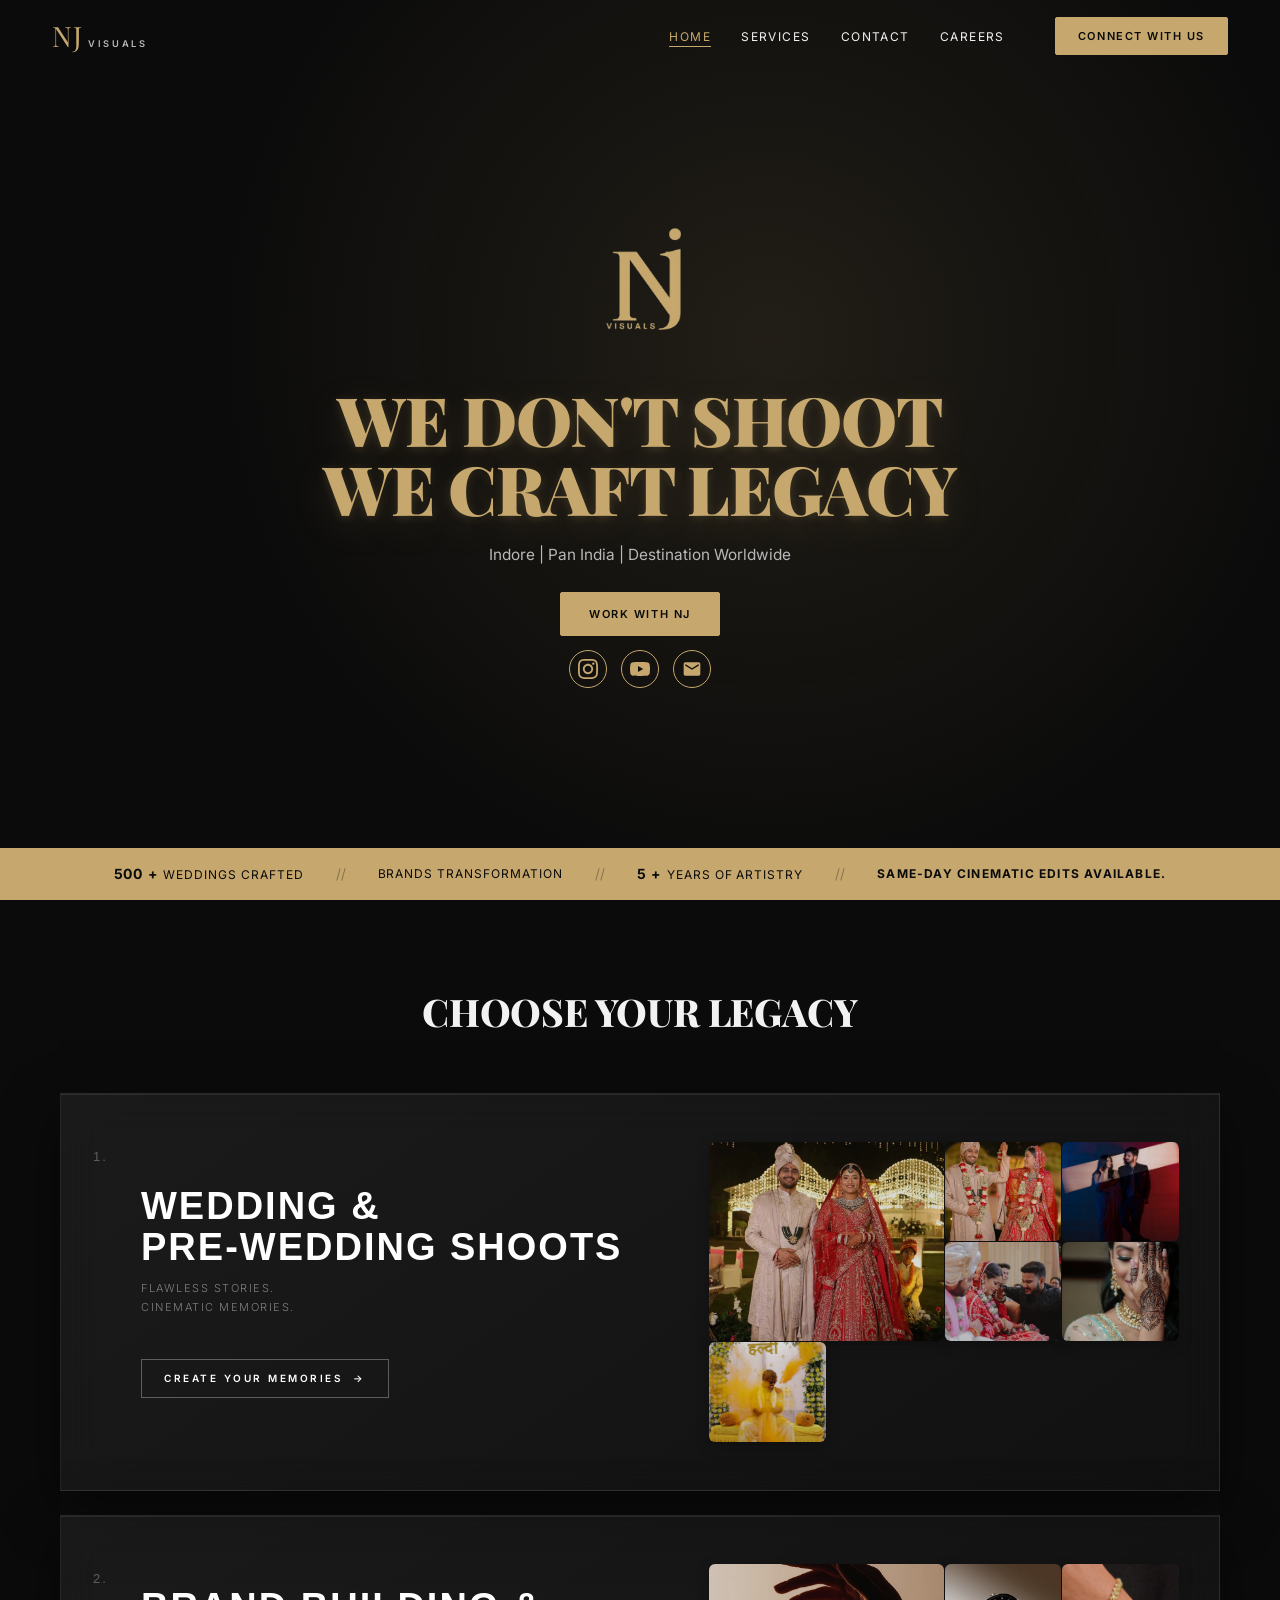
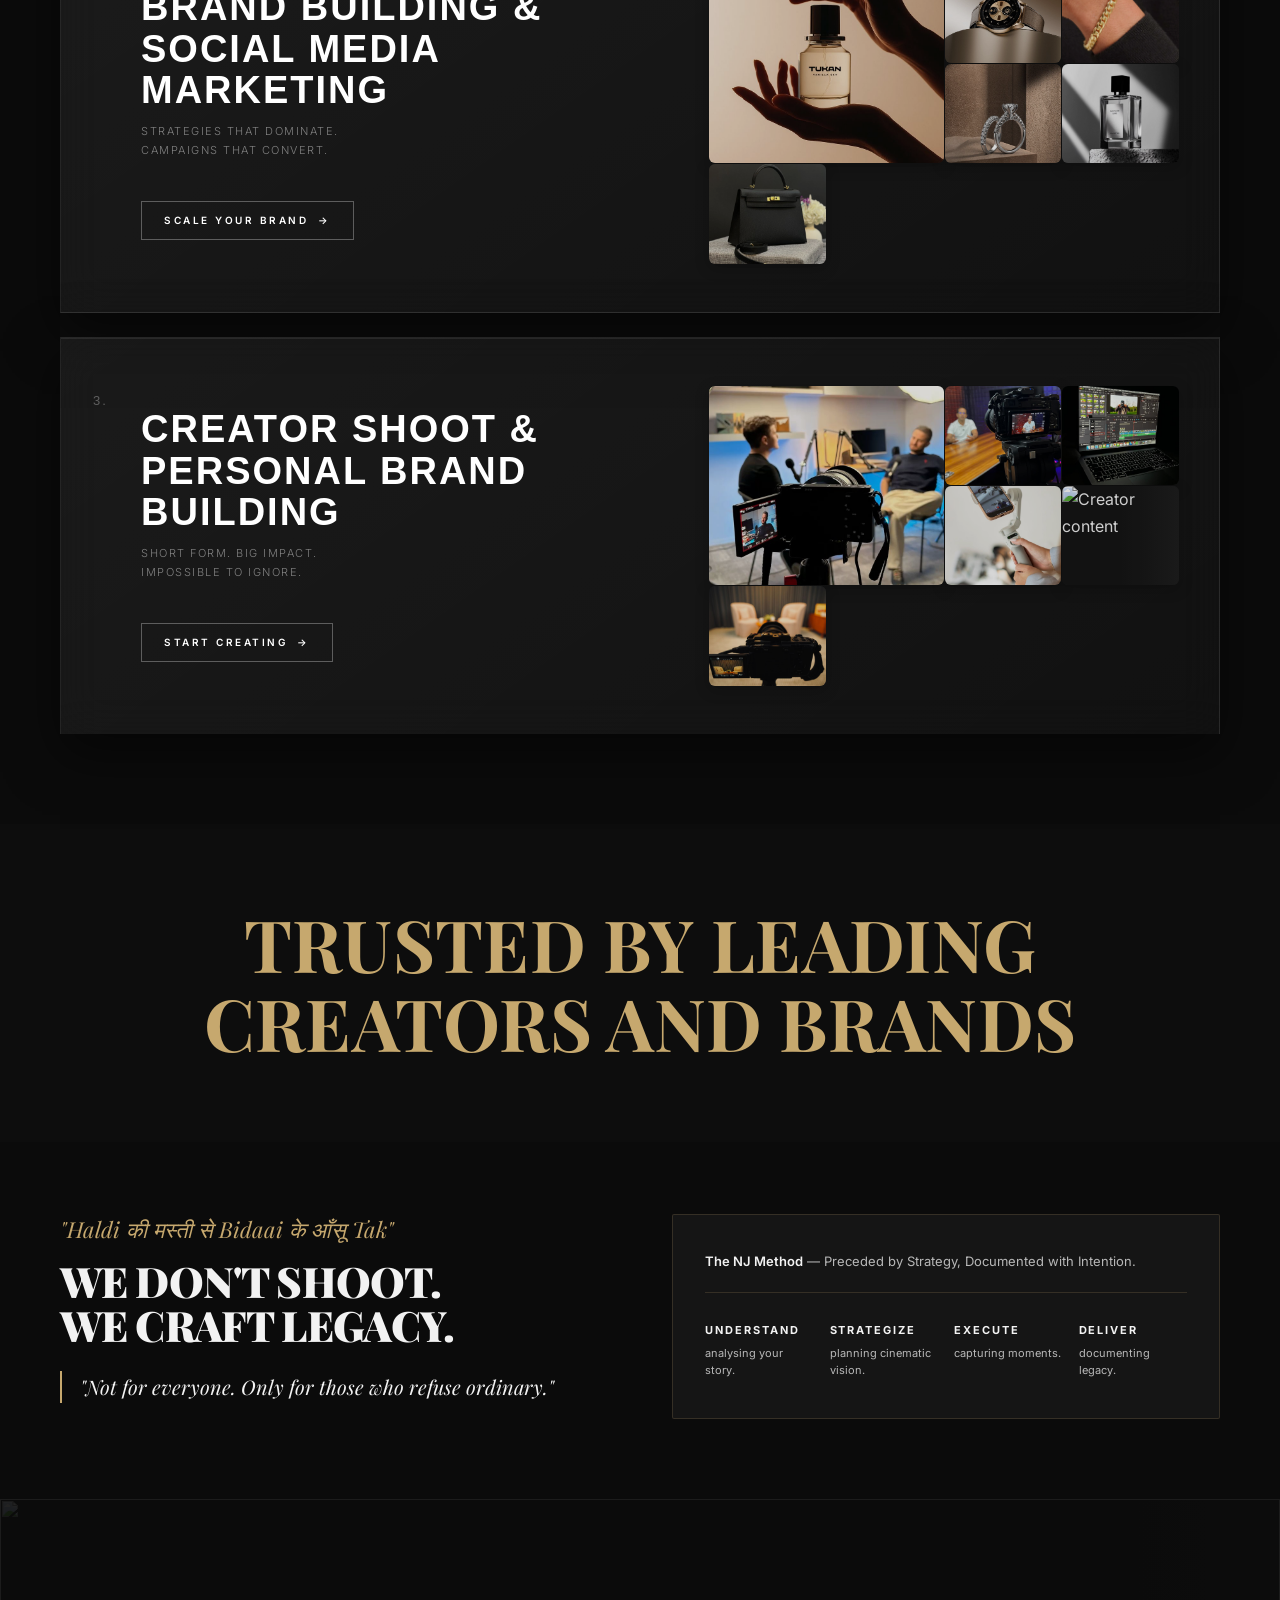
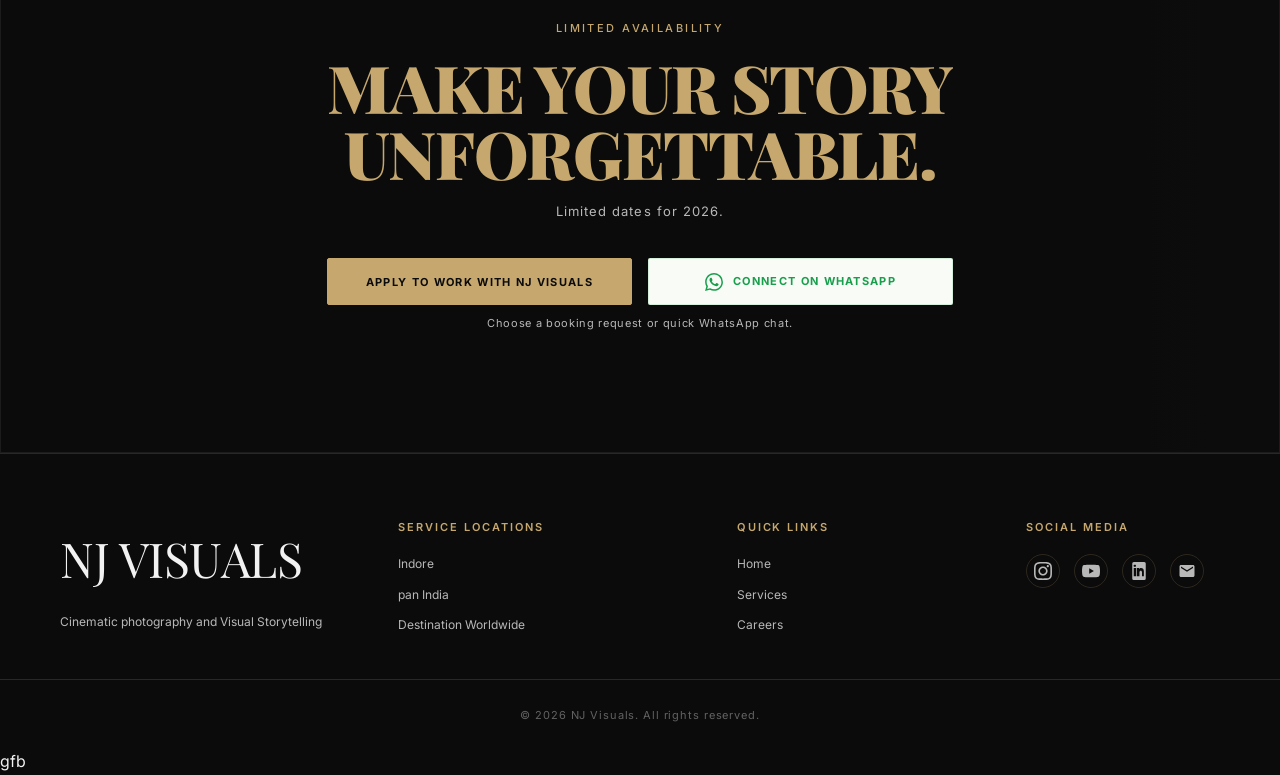
==== commit c11d240e: "add favicon" ====
--- a/index.html
+++ b/index.html
@@ -4,6 +4,9 @@
   <meta charset="UTF-8"/>
   <meta name="viewport" content="width=device-width, initial-scale=1.0"/>
   <title>NJ Visuals | Wedding Photographer in Indore | Cinematic Films</title>
+  <link rel="icon" type="image/png" href="logo.png">
+  <link rel="apple-touch-icon" href="logo.png">
+  
 
 <meta name="description" content="NJ Visuals is a premium wedding photography and cinematic videography studio in Indore. We create luxury wedding films, brand shoots and visual storytelling content.">
 
--- a/style.css
+++ b/style.css
@@ -99,6 +99,11 @@
 
 @keyframes fadeUp{from{opacity:0;transform:translateY(28px)}to{opacity:1;transform:translateY(0)}}
 
+/* ─── IMPROVING MOBILE TEXT RENDERING ─── */
+@supports (font-size: clamp(1px, 1vw, 100px)) {
+  body { font-size: clamp(14px, 2.1vw, 16px); }
+}
+
 /* ============================================================
    LOADER — Premium pulse animation (mobile-safe)
    ============================================================ */
@@ -190,36 +195,6 @@
   transition:background var(--ease),transform var(--ease);
 }
 .btn-nav-cta:hover{background:var(--gold-h);transform:translateY(-1px)}
-
-/* Language Switcher */
-.lang-switcher {
-  display: flex;
-  align-items: center;
-}
-
-.lang-switcher select {
-  background: transparent;
-  color: var(--text);
-  border: 1px solid var(--border);
-  padding: 6px 12px;
-  border-radius: var(--r);
-  font-family: var(--fb);
-  font-size: 11px;
-  font-weight: 500;
-  letter-spacing: 0.08em;
-  cursor: pointer;
-  transition: border-color var(--ease), color var(--ease);
-}
-
-.lang-switcher select:hover {
-  border-color: var(--gold);
-  color: var(--gold);
-}
-
-.lang-switcher select:focus {
-  outline: none;
-  border-color: var(--gold);
-}
 
 /* Hamburger */
 .hamburger{display:none;flex-direction:column;gap:5px;margin-left:auto;padding:5px}
@@ -1166,29 +1141,59 @@
 
 
 /* ============================================================
-   RESPONSIVE — TABLET ≤ 1024px
+   RESPONSIVE — TABLET ≤ 1024px (iPad / Medium Screens)
    ============================================================ */
 @media(max-width:1024px){
-  .navbar{padding:0 32px}
+  .navbar{
+    padding:0 28px;
+    gap:20px;
+  }
   .nav-links,.btn-nav-cta{display:none}
   .hamburger{display:flex}
-  .lang-switcher{margin-right:12px}
 
   .hero{grid-template-columns:1fr}
   .hero-bg{min-height:100svh}
-  .hero-stats{grid-column:1;padding:14px 32px;flex-wrap:wrap;gap:8px;justify-content:flex-start}
-  .stats-item{padding:0 14px}
+  .hero-content{
+    padding:var(--nav-h) 36px 90px;
+    gap:16px;
+  }
+  .hero-title{font-size:clamp(32px,5.2vw,56px)}
+  .hero-tagline{font-size:clamp(13px,2vw,15px)}
+  
+  .hero-stats{
+    grid-column:1;
+    padding:14px 28px;
+    flex-wrap:wrap;
+    gap:8px;
+    justify-content:flex-start;
+  }
+  .stats-item{padding:0 12px}
   .stats-sep{display:none}
-  .stats-highlight{padding:0 14px}
-  .hero-content{padding:var(--nav-h) 40px 100px 40px}
+  .stats-highlight{padding:0 12px}
 
   .legacy-section{padding:60px 36px 70px}
   .legacy-grid{grid-template-columns:1fr 1fr;gap:16px}
-  .legacy-grid .legacy-card:nth-child(3){grid-column:1/3;max-width:400px;justify-self:center}
-
-  .service-row{flex-direction:column;align-items:flex-start}
-  .service-content{padding:0 0 20px 0}
-  .service-photos{width:100%;height:auto;grid-template-columns:repeat(3, minmax(0,1fr));grid-template-rows:auto auto;}
+  .legacy-grid .legacy-card:nth-child(3){
+    grid-column:1/3;
+    max-width:400px;
+    justify-self:center;
+  }
+  .legacy-heading{font-size:clamp(26px,3.5vw,36px)}
+
+  .service-row{
+    flex-direction:column;
+    align-items:flex-start;
+    padding:36px 32px;
+    gap:20px;
+  }
+  .service-content{padding:0}
+  .service-title{font-size:clamp(20px,2.8vw,32px)}
+  .service-photos{
+    width:100%;
+    height:auto;
+    grid-template-columns:repeat(3, minmax(0,1fr));
+    grid-template-rows:auto auto;
+  }
 
   .portfolio-section{padding:60px 36px 70px}
   .careers-section{padding:60px 36px}
@@ -1206,46 +1211,219 @@
   .port-item:nth-child(7){grid-column:2;grid-row:4}
 
   .reviews-section{padding:60px 36px 70px}
+  .vt-row{gap:16px}
+  .vt-thumb{width:88px;height:88px}
   .reviews-cols{grid-template-columns:1fr;gap:36px}
+  .hindi-quote{font-size:clamp(15px,2vw,20px)}
+  .reviews-headline{font-size:clamp(26px,3vw,38px)}
+  .reviews-quote{font-size:clamp(13px,1.8vw,18px)}
   .method-row{grid-template-columns:repeat(2,1fr)}
-
-  .cta-section{padding:90px 36px}
-  .footer-inner{grid-template-columns:repeat(2,1fr);padding:52px 36px 36px}
-  .footer-bottom{padding:18px 36px}
-}
-
-/* ============================================================
-   RESPONSIVE — MOBILE ≤ 640px
+  .method-step-title{font-size:11px}
+  .method-step-desc{font-size:11px}
+
+  .cta-section{
+    padding:90px 36px;
+  }
+  .cta-eyebrow{font-size:11px}
+  .cta-headline{font-size:clamp(36px,4.5vw,56px)}
+  .cta-sub{font-size:13px}
+  .cta-btns{grid-template-columns:repeat(2,1fr)}
+
+  .footer-inner{
+    grid-template-columns:repeat(2,1fr);
+    gap:40px;
+    padding:52px 36px 36px;
+  }
+  .footer-logo{font-size:2.8rem}
+  .footer-h{font-size:11px}
+  .footer-list{gap:10px}
+  .footer-list li{font-size:12px}
+  
+  .trusted-section{padding:70px 36px}
+  .trusted-wrap h2{font-size:clamp(32px,4.5vw,56px)}
+  
+  .why-nj-section{padding:70px 36px 110px}
+  .why-rotator-line{font-size:clamp(26px,4vw,44px)}
+
+  .footer-bottom{
+    padding:18px 36px;
+    font-size:11px;
+  }
+}
+
+/* ============================================================
+   RESPONSIVE — MEDIUM TABLET ≤ 800px (Smooth Transition)
+   ============================================================ */
+@media(max-width:800px){
+  .navbar{padding:0 24px}
+  .hero-content{padding:var(--nav-h) 32px 80px}
+  .hero-title{font-size:clamp(30px,4.8vw,48px)}
+  .legacy-section{padding:56px 32px 64px}
+  .services-wrap{gap:20px}
+  .service-row{padding:32px 28px;gap:18px}
+  .service-title{font-size:clamp(19px,2.6vw,30px)}
+  .portfolio-section{padding:56px 32px 64px}
+  .port-grid{grid-template-rows:repeat(4,180px)}
+  .reviews-section{padding:56px 32px 64px}
+  .cta-section{padding:80px 32px}
+  .footer-inner{gap:36px;padding:48px 32px 32px}
+  .footer-bottom{padding:16px 32px}
+  .trusted-section{padding:64px 32px}
+  .why-nj-section{padding:64px 32px 100px}
+}
+
+/* ============================================================
+   RESPONSIVE — MOBILE ≤ 640px (Mobile-First Enhanced)
    ============================================================ */
 @media(max-width:640px){
   :root{--nav-h:60px}
-  .navbar{padding:0 18px}
-  .lang-switcher{margin-right:8px}
-  .lang-switcher select{padding:5px 8px;font-size:10px}
-
-  .hero-content{padding:var(--nav-h) 20px 90px 20px}
-  .hero-btns{flex-direction:column;align-items:center;gap:10px}
-  .hero-stats{padding:12px 18px}
-  .stats-item{padding:0 8px}
-  .stats-highlight{padding:0 8px}
-
-  .legacy-section{padding:52px 18px 60px}
+  
+  /* ─── NAVBAR ─── */
+  .navbar{padding:0 16px;gap:12px}
+  .nav-logo{gap:4px}
+  .logo-nj{font-size:1.4rem}
+  .logo-tag{font-size:0.5rem}
+  .hamburger{display:flex}
+
+  /* ─── HERO SECTION ─── */
+  .hero-content{
+    padding:var(--nav-h) 18px 80px 18px;
+    gap:14px;
+  }
+  .hero-title{
+    font-size:clamp(28px,7vw,48px);
+    line-height:1.05;
+    margin-bottom:12px;
+    letter-spacing:-0.01em;
+  }
+  .hero-tagline{
+    font-size:clamp(12px,3vw,14px);
+    margin-bottom:18px;
+  }
+  .hero-logo{max-width:120px}
+  .hero-btns{
+    flex-direction:column;
+    align-items:stretch;
+    gap:12px;
+    width:100%;
+  }
+  .btn-hero-primary{
+    width:100%;
+    padding:14px 24px;
+    text-align:center;
+  }
+  .btn-hero-outline{
+    width:100%;
+    padding:14px 24px;
+    text-align:center;
+  }
+  .hero-socials{
+    gap:12px;
+    margin-top:12px;
+  }
+  .hero-socials a{width:36px;height:36px}
+
+  /* ─── STATS BAR ─── */
+  .hero-stats{
+    padding:14px 16px;
+    gap:4px;
+    justify-content:center;
+    flex-wrap:wrap;
+  }
+  .stats-item{
+    padding:0 10px;
+    font-size:11px;
+  }
+  .stats-item strong{font-size:13px}
+  .stats-highlight{
+    padding:0 10px;
+    font-size:10px;
+    width:100%;
+    text-align:center;
+  }
+  .stats-sep{display:none}
+
+  /* ─── LEGACY SECTION ─── */
+  .legacy-section{padding:48px 16px 56px}
+  .legacy-heading{
+    font-size:clamp(22px,5.5vw,32px);
+    margin-bottom:36px;
+  }
   .legacy-grid{grid-template-columns:1fr}
-  .legacy-grid .legacy-card:nth-child(3){grid-column:auto;max-width:100%;justify-self:auto}
-
-  .service-row{flex-direction:column;align-items:flex-start}
-  .service-content{padding:0 0 20px 0}
-  .service-photos{width:100%;height:auto;grid-template-columns:1fr 1fr 1fr;grid-template-rows:auto auto;}
-
-  .portfolio-section{padding:52px 18px 60px}
-  .careers-section{padding:52px 18px}
+  .legacy-grid .legacy-card{padding:28px}
+  .legacy-grid .legacy-card:nth-child(3){
+    grid-column:auto;
+    max-width:100%;
+    justify-self:auto;
+  }
+
+  /* ─── SERVICES SECTION ─── */
+  .services-wrap{gap:16px}
+  .service-row{
+    flex-direction:column;
+    align-items:flex-start;
+    padding:28px 18px;
+    min-height:auto;
+    gap:18px;
+    border-bottom:1px solid rgba(255,255,255,0.08);
+  }
+  .service-row:last-child{border-bottom:none}
+  .service-num{
+    font-size:12px;
+    min-width:24px;
+  }
+  .service-content{
+    padding:0;
+    width:100%;
+    gap:16px;
+  }
+  .service-title{
+    font-size:clamp(18px,4.5vw,28px);
+    line-height:1.15;
+    margin:0 0 8px;
+  }
+  .service-desc{
+    font-size:10px;
+    margin:0 0 12px;
+  }
+  .service-cta{
+    padding:11px 18px;
+    font-size:10px;
+  }
+  .service-photos{
+    width:100%;
+    height:auto;
+    grid-template-columns:repeat(3,1fr);
+    grid-template-rows:auto auto;
+    gap:2px;
+  }
+  .service-photos .photo-slot:first-child{
+    grid-column:1/2;
+    grid-row:1;
+  }
+
+  /* ─── PORTFOLIO SECTION ─── */
+  .portfolio-section{padding:48px 16px 56px}
+  .careers-section{padding:48px 16px}
   .jobs-list{grid-template-columns:1fr}
-  .job-card{padding:24px 18px}
-  .port-filters{gap:0;justify-content:flex-start;overflow-x:auto;padding-bottom:2px}
-  .port-filter{padding:8px 12px;white-space:nowrap}
+  .job-card{padding:22px 16px}
+
+  .port-filters{
+    gap:0;
+    justify-content:flex-start;
+    overflow-x:auto;
+    padding-bottom:4px;
+    -webkit-overflow-scrolling:touch;
+  }
+  .port-filter{
+    padding:8px 14px;
+    white-space:nowrap;
+    font-size:11px;
+  }
   .port-grid{
     grid-template-columns:1fr 1fr;
-    grid-template-rows:repeat(5,150px);
+    grid-template-rows:repeat(5,140px);
+    gap:6px;
   }
   .port-item:nth-child(1){grid-column:1/3;grid-row:1}
   .port-item:nth-child(2){grid-column:1;grid-row:2}
@@ -1261,10 +1439,86 @@
   .vt-thumb.vt-large{width:88px;height:88px}
   .reviews-cols{grid-template-columns:1fr;gap:28px}
   .method-row{grid-template-columns:1fr 1fr}
-
+  
+  /* ─── REVIEWS TYPOGRAPHY ─── */
+  .hindi-quote{font-size:clamp(14px,3.5vw,18px)}
+  .reviews-headline{font-size:clamp(22px,5vw,36px)}
+  .reviews-quote{font-size:clamp(12px,3vw,16px)}
+  .method-label{font-size:12px}
+  .method-step-title{font-size:10px}
+  .method-step-desc{font-size:10px}
+
+  /* ─── CTA SECTION ─── */
   .cta-section{padding:72px 18px}
-  .cta-headline{letter-spacing:-.01em}
-
-  .footer-inner{grid-template-columns:1fr;gap:28px;padding:44px 18px 32px}
-  .footer-bottom{padding:16px 18px}
-}
+  .cta-eyebrow{font-size:10px}
+  .cta-headline{
+    font-size:clamp(28px,6vw,44px);
+    letter-spacing:-0.01em;
+  }
+  .cta-sub{font-size:12px}
+  .cta-btns{
+    grid-template-columns:1fr;
+    gap:12px;
+  }
+  .btn-cta,.btn-whatsapp{
+    padding:14px 20px;
+    font-size:11px;
+  }
+
+  /* ─── FOOTER ─── */
+  .footer-inner{
+    grid-template-columns:1fr;
+    gap:28px;
+    padding:44px 18px 32px;
+  }
+  .footer-logo{font-size:2.2rem;margin-bottom:8px}
+  .footer-h{font-size:10px;margin-bottom:14px}
+  .footer-list{gap:8px}
+  .footer-list li{font-size:11px}
+  .footer-socials{gap:12px}
+  .footer-socials a{width:32px;height:32px}
+  .footer-bottom{
+    padding:16px 18px;
+    font-size:10px;
+  }
+
+  /* ─── TRUSTED SECTION ─── */
+  .trusted-section{padding:60px 18px}
+  .trusted-wrap h2{
+    font-size:clamp(28px,6vw,48px);
+  }
+
+  /* ─── WHY ROTATOR SECTION ─── */
+  .why-nj-section{padding:60px 18px 100px}
+  .why-rotator-line{font-size:clamp(20px,5vw,42px)}
+
+  /* ─── TOUCH OPTIMIZATIONS ─── */
+  /* Increase touch target sizes */
+  .nav-link{padding:8px 12px}
+  .btn-primary,.btn-hero-primary,.btn-hero-outline{min-height:44px;min-width:44px}
+  /* Better tap feedback */
+  button{-webkit-tap-highlight-color:transparent;-webkit-touch-callout:none}
+  a,button{touch-action:manipulation}
+  
+  /* ─── REDUCED MOTION ─── */
+  @media(prefers-reduced-motion:reduce){
+    *{
+      animation-duration:0.01ms!important;
+      animation-iteration-count:1!important;
+      transition-duration:0.01ms!important;
+    }
+  }
+}
+
+/* ============================================================
+   RESPONSIVE — EXTRA SMALL ≤ 430px (Very Small Phones)
+   ============================================================ */
+@media(max-width:430px){
+  .hero-title{font-size:clamp(24px,6vw,42px)}
+  .hero-content{padding:var(--nav-h) 14px 70px 14px}
+  .service-title{font-size:clamp(16px,4vw,24px)}
+  .legacy-heading{font-size:clamp(18px,5vw,28px)}
+  .cta-headline{font-size:clamp(24px,5vw,38px)}
+  .reviews-headline{font-size:clamp(18px,4.5vw,30px)}
+  .trusted-wrap h2{font-size:clamp(24px,5.5vw,40px)}
+}
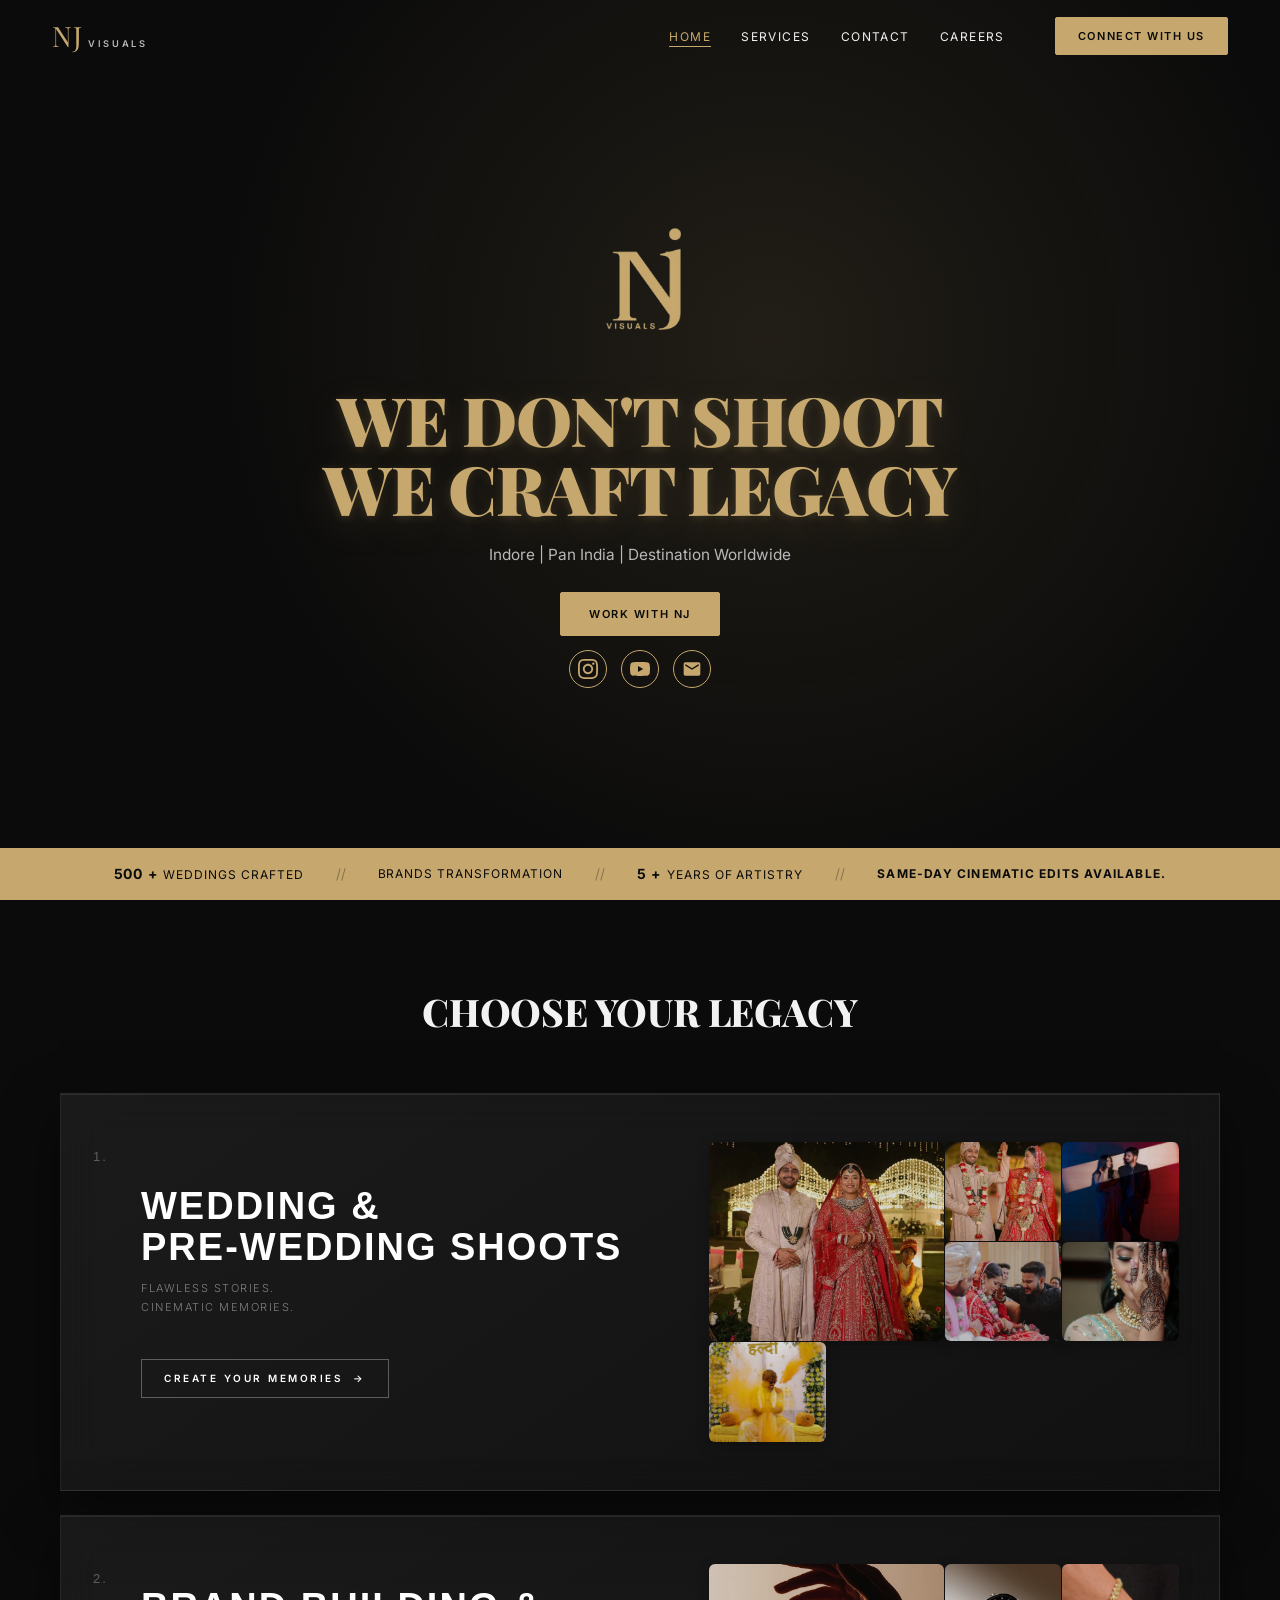
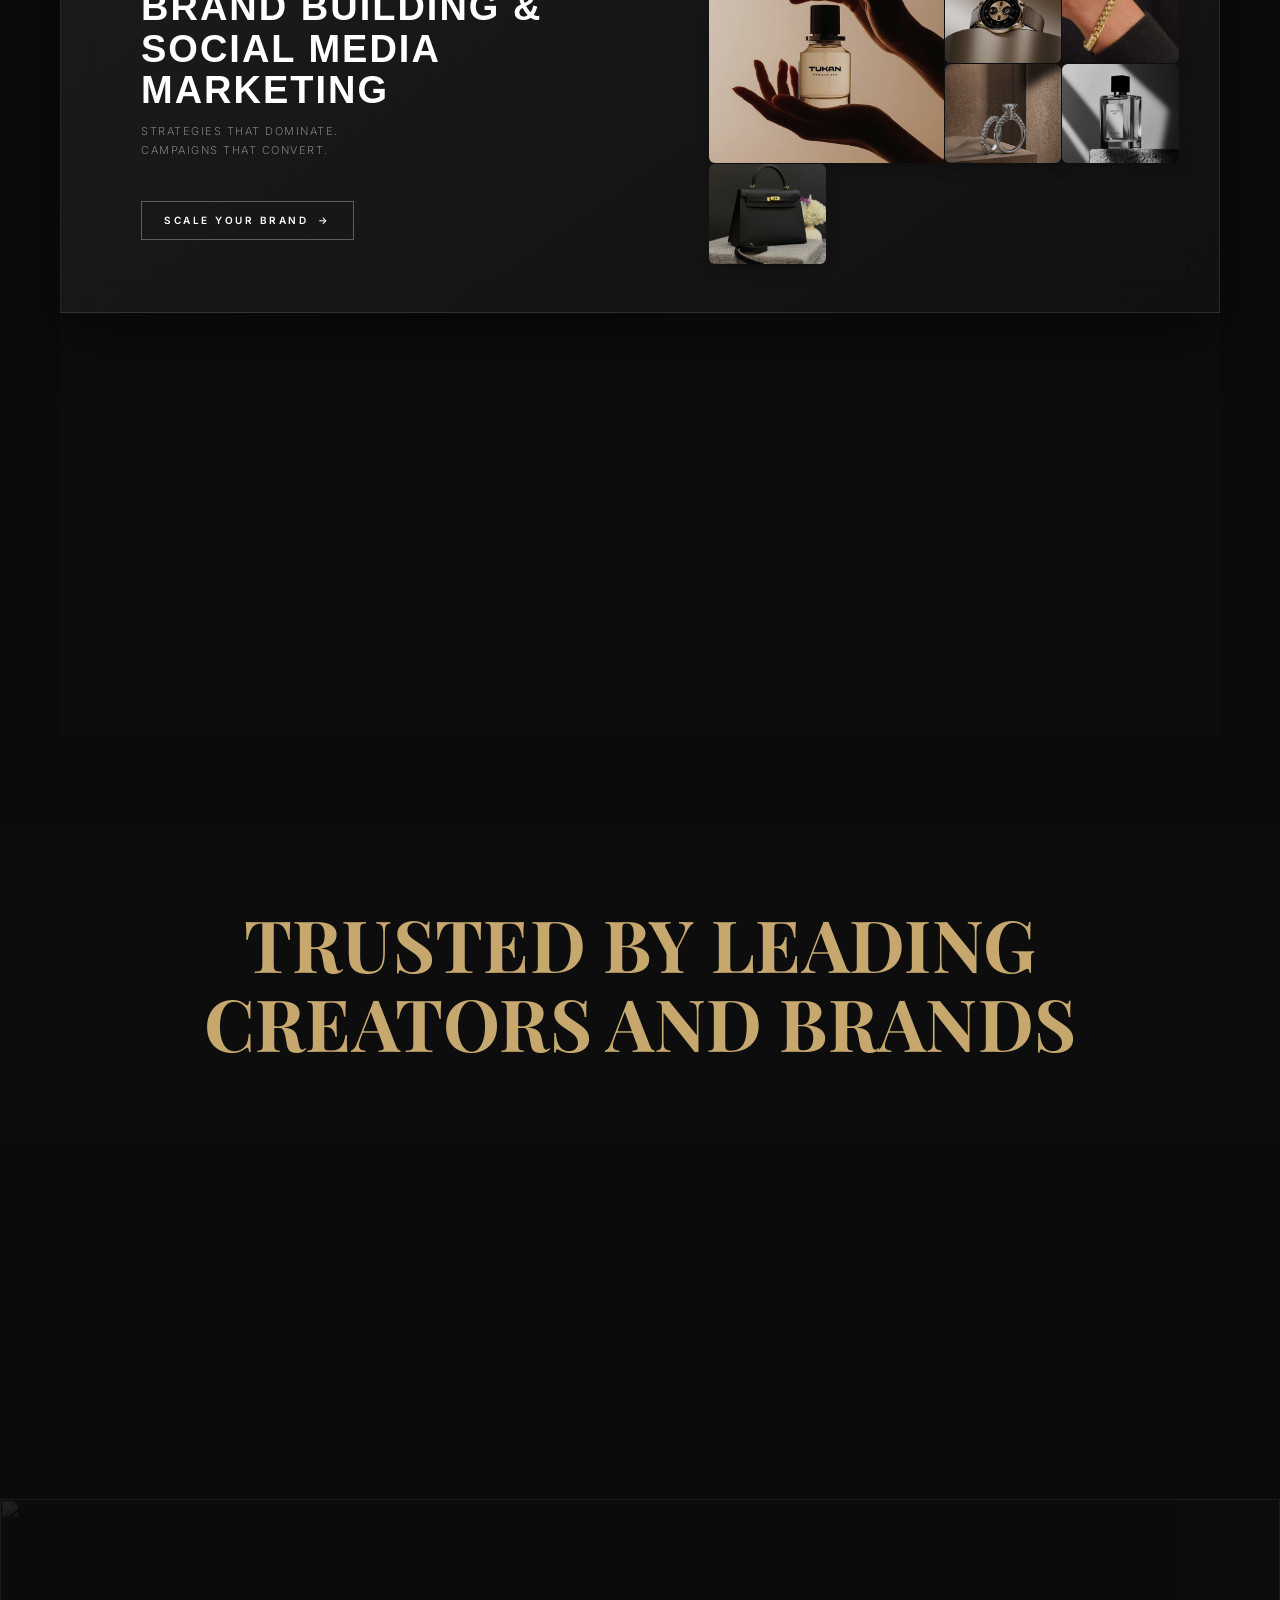
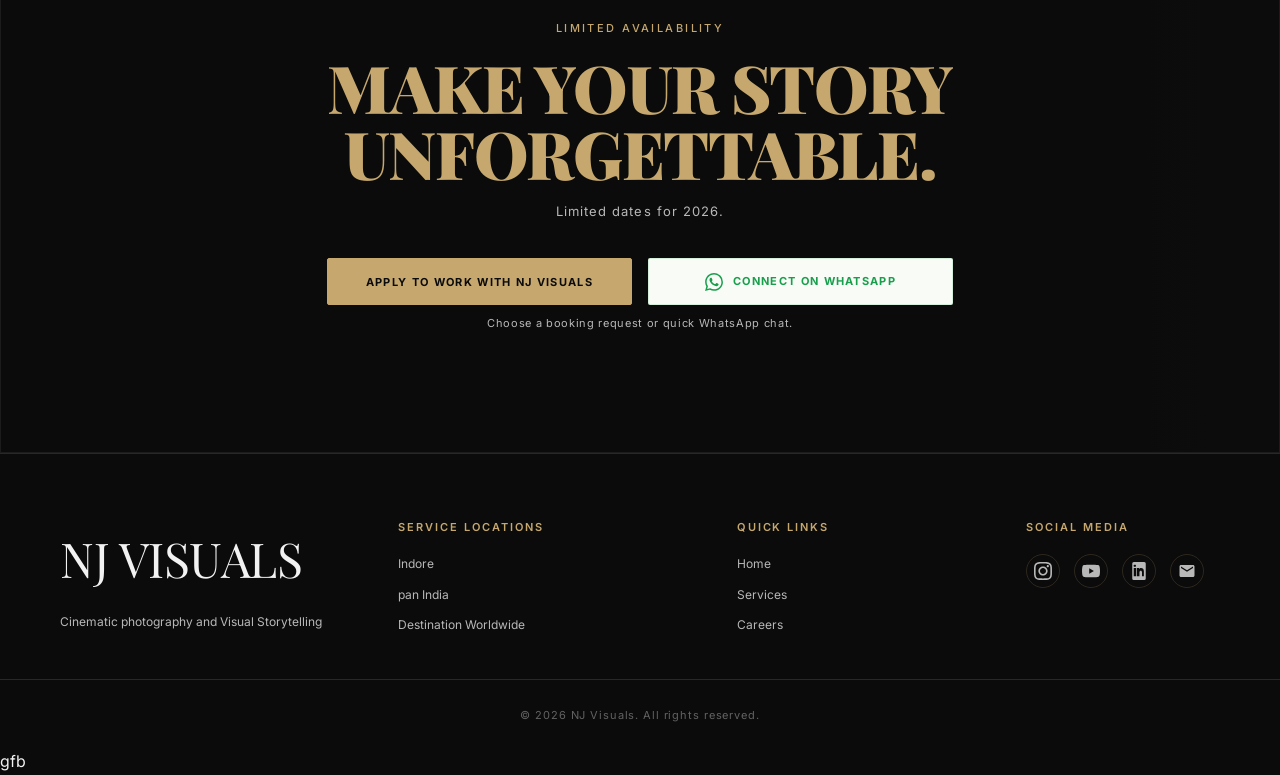
==== commit 93e9ef2e: "update favicon" ====
--- a/index.html
+++ b/index.html
@@ -4,8 +4,8 @@
   <meta charset="UTF-8"/>
   <meta name="viewport" content="width=device-width, initial-scale=1.0"/>
   <title>NJ Visuals | Wedding Photographer in Indore | Cinematic Films</title>
-  <link rel="icon" type="image/png" href="logo.png">
-  <link rel="apple-touch-icon" href="logo.png">
+  <link rel="icon" type="image/png" href="images/logo.png">
+  <link rel="apple-touch-icon" href="images/logo.png">
   
 
 <meta name="description" content="NJ Visuals is a premium wedding photography and cinematic videography studio in Indore. We create luxury wedding films, brand shoots and visual storytelling content.">
